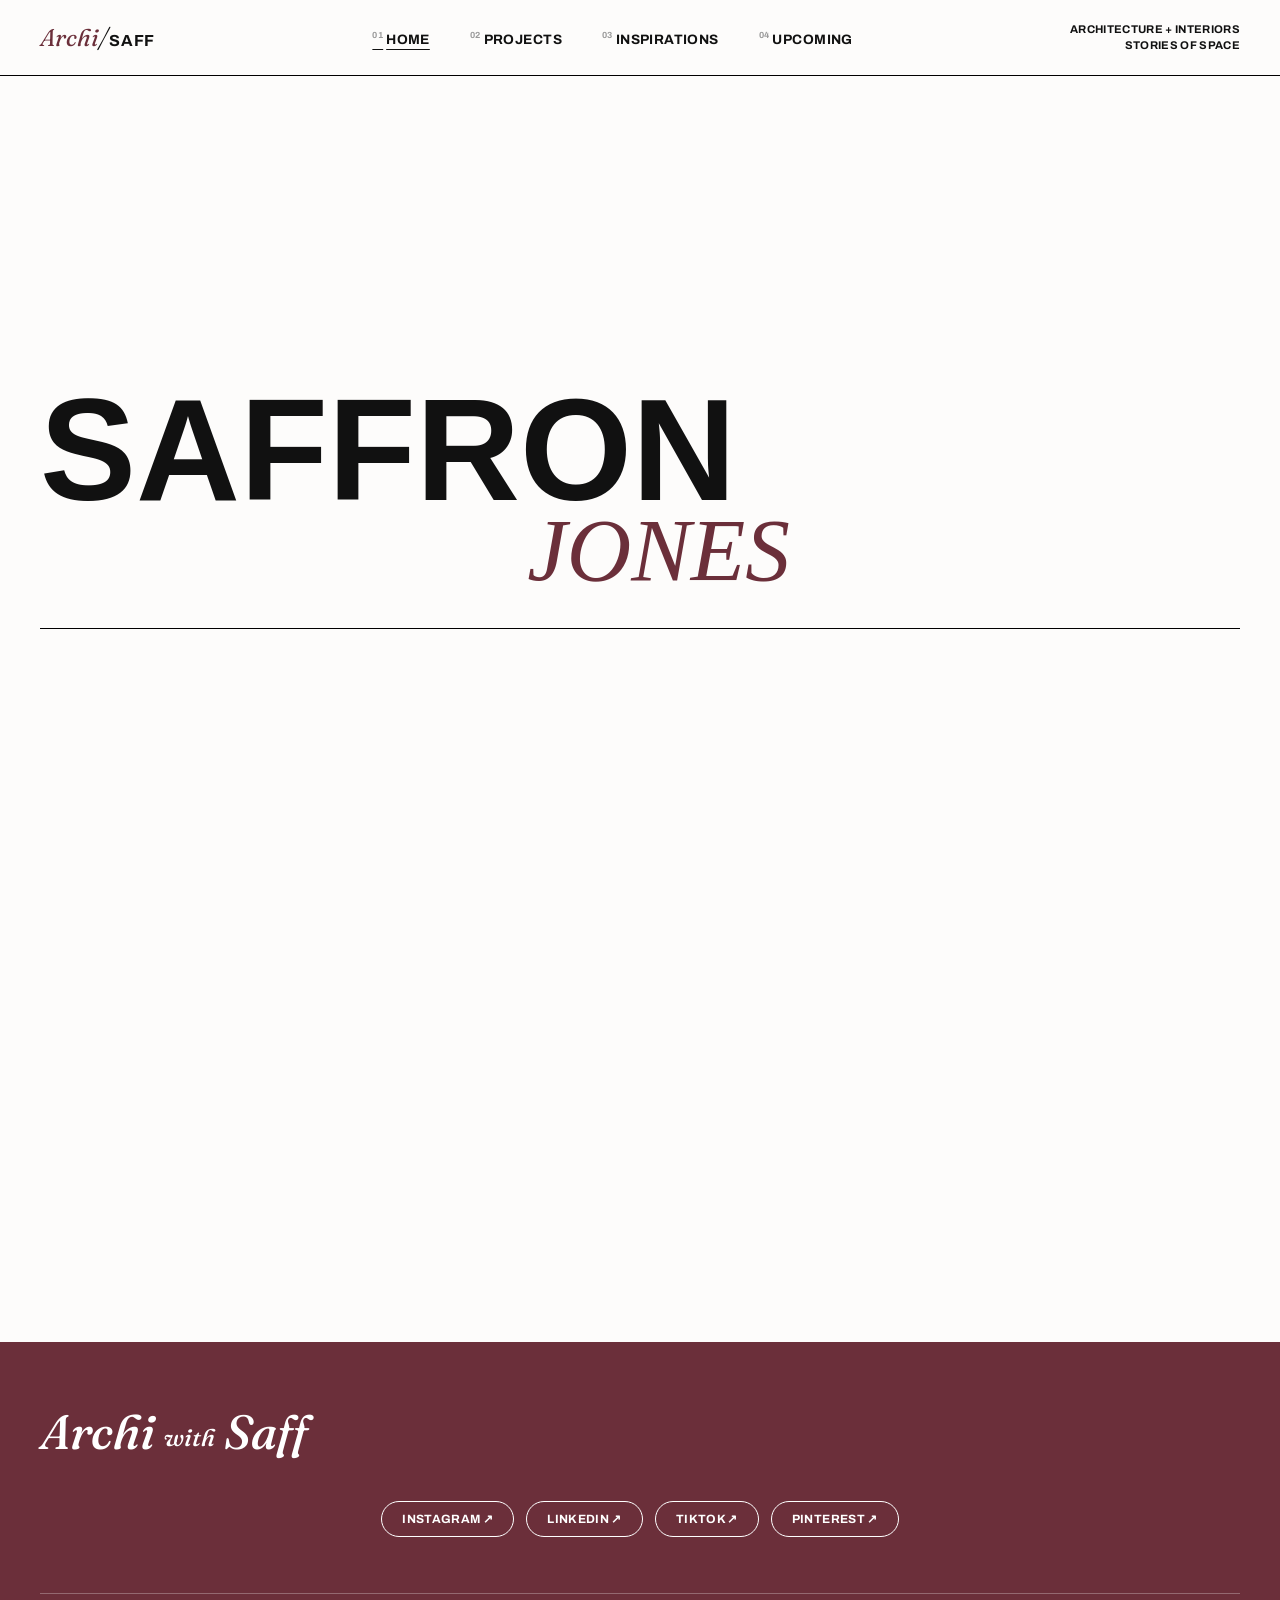
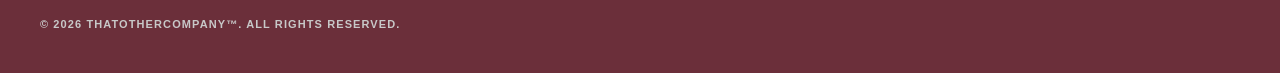
==== index.html @ 8ed86fca "remove menu text" ====
<!DOCTYPE html>
<html lang="en">
<head>
<meta charset="UTF-8">
<meta name="viewport" content="width=device-width, initial-scale=1, viewport-fit=cover">
<title>Archi/Saff — Architecture + Interiors</title>
<link rel="icon" href="data:image/svg+xml,%3Csvg xmlns='http://www.w3.org/2000/svg' viewBox='0 0 100 100'%3E%3Crect width='100' height='100' fill='%23000'/%3E%3Ctext x='50' y='70' font-size='70' fill='%23fff' text-anchor='middle' font-family='Georgia'%3EA%3C/text%3E%3C/svg%3E">
<link href="https://fonts.googleapis.com/css2?family=Archivo+Black&family=Archivo:wght@400;500;700&family=Fraunces:ital,opsz,wght@0,9..144,500;1,9..144,500;1,9..144,600&family=Playfair+Display:ital@1&display=swap" rel="stylesheet">
<script>
try {
  const key = 'archi-saff-transition';
  if (!matchMedia('(prefers-reduced-motion: reduce)').matches &&
      sessionStorage.getItem(key) === '1') {
    document.documentElement.classList.add('page-transition-entering');
  }
  sessionStorage.removeItem(key);
} catch (_) {}
</script>
<link rel="stylesheet" href="style.css">
<noscript><style>.page-loader{display:none!important}.reveal{opacity:1!important;transform:none!important}.mobile-menu-toggle{display:none!important}@media(max-width:860px){.nav{flex-wrap:wrap}.primary-nav{display:block!important;position:static!important;box-shadow:none!important;width:100%}.nav-links{padding:0!important}}</style></noscript>
</head>
<body>

<div class="page-loader" aria-hidden="true"><span class="transition-mark"><em class="w-archi">Archi</em>/SAFF</span></div>

<header>
  <div class="nav">
    <a class="logo" href="index.html"><em>Archi</em>/<b>SAFF</b></a>
    <button class="mobile-menu-toggle" type="button" aria-controls="primary-navigation" aria-expanded="false" aria-label="Open menu">
      <span class="mobile-menu-lines" aria-hidden="true"><span></span><span></span></span>
    </button>
    <nav class="primary-nav" id="primary-navigation" aria-label="Primary navigation">
    <ul class="nav-links">
      <li><a href="index.html" class="magnet active"><sup>01</sup>HOME</a></li>
      <li><a href="projects.html" class="magnet"><sup>02</sup>PROJECTS</a></li>
      <li><a href="inspirations.html" class="magnet"><sup>03</sup>INSPIRATIONS</a></li>
      <li><a href="upcoming.html" class="magnet"><sup>04</sup>UPCOMING</a></li>
    </ul>
    </nav>
    <div class="tagline">ARCHITECTURE + INTERIORS<br>STORIES OF SPACE</div>
  </div>
</header>

<main class="page" id="home">
  <div class="hero">
    <div class="hero-sub reveal">ARCHITECTURE, INTERIORS &amp; THE ART OF LIVING</div>
    <div class="hero-grid">
      <h1>SAFFRON<em>JONES</em></h1>
      <div class="ph hero-img reveal" data-label="Selected stories / 001–026"></div>
    </div>
  </div>
  <hr class="hr">
  <div class="about-grid reveal">
    <div>
      <div class="eyebrow">ABOUT SAFF</div>
      <h2>Architecture should feel as good as it looks.</h2>
      <p>Saffron is a personal study of beautiful spaces and the lives held within them. From monumental concrete to quiet corners, this is a look beyond the facade to what makes architecture meaningful.</p>
      <p>Part visual diary, part design journal — a place for thoughtful observations, enduring references, and stories shaped by place.</p>
      <div class="social-row">
        <a class="pill magnet" href="https://www.instagram.com/thatotherdud3" target="_blank">INSTAGRAM ↗</a>
        <a class="pill magnet" href="#" target="_blank">LINKEDIN ↗</a>
        <a class="pill magnet" href="#" target="_blank">TIKTOK ↗</a>
        <a class="pill magnet" href="#" target="_blank">PINTEREST ↗</a>
      </div>
    </div>
    <div class="ph reveal" style="height:380px" data-label="Portrait"></div>
  </div>
  <div class="quote-band reveal">
    <p>For the spaces we remember, the details we keep, and the places that make us feel something.</p>
    <a href="inspirations.html">ENTER THE VISUAL ARCHIVE ↗</a>
  </div>
</main>

<div class="foot-band">
  <div class="wordmark"><span class="w-archi">Archi</span> <span class="w-with">with</span> Saff</div>
  <div class="foot-bottom">
    <div class="footer-social-links">
      <a class="pill magnet" href="https://www.instagram.com/thatotherdud3" target="_blank">INSTAGRAM ↗</a>
      <a class="pill magnet" href="#" target="_blank">LINKEDIN ↗</a>
      <a class="pill magnet" href="#" target="_blank">TIKTOK ↗</a>
      <a class="pill magnet" href="#" target="_blank">PINTEREST ↗</a>
    </div>
    <p class="footer-legal">© 2026 <a href="https://www.instagram.com/thatotherdud3/" target="_blank" rel="noopener noreferrer">THATOTHERCOMPANY™</a>. ALL RIGHTS RESERVED.</p>
  </div>
</div>

<script src="script.js"></script>
</body>
</html>
---- style.css ----
:root{
  --black:#111; --white:#fdfcfb; --burgundy:#6b2f3a; --blush:#f0e3e3;
  --sans:'Archivo',Helvetica,Arial,sans-serif; --display:'Archivo Black',Helvetica,sans-serif; --serif:'Fraunces',Georgia,serif;
  box-sizing:border-box;
  padding-top:env(safe-area-inset-top,0px); padding-bottom:env(safe-area-inset-bottom,0px);
}
*{box-sizing:border-box}
html{scroll-behavior:smooth; scroll-padding-top:env(safe-area-inset-top,0px);}
body{margin:0;background:var(--white);color:var(--black);font-family:var(--sans);-webkit-font-smoothing:antialiased;cursor:default;}
a{color:inherit;text-decoration:none}
p{font-family:Georgia,"Times New Roman",serif;font-size:15px;font-weight:400;line-height:1.45;}
img,.ph{max-width:100%}

.ph{position:relative;background:
  repeating-linear-gradient(135deg,#d8d8d8 0 2px,#cfcfcf 2px 4px),
  linear-gradient(135deg,#bdbdbd,#8a8a8a 60%,#3a3a3a);
  overflow:hidden;display:block;}
.ph::after{content:attr(data-label);position:absolute;bottom:10px;left:10px;font-size:.65rem;letter-spacing:.08em;color:#fff;background:rgba(0,0,0,.45);padding:3px 8px;}
.ph img{display:none}

header{position:sticky;top:0;background:var(--white);z-index:100;border-bottom:1px solid #000;}
.nav{display:flex;align-items:center;justify-content:space-between;padding:22px 40px;}
.logo{font-family:var(--serif);font-style:italic;font-size:1.5rem;cursor:pointer;font-variation-settings:"SOFT" 0,"WONK" 1;}
.logo em{color:var(--burgundy);}
.wordmark,.hero h1 em{font-variation-settings:"SOFT" 0,"WONK" 1;}
.logo b{font-family:var(--sans);font-weight:700;font-style:normal;font-size:1rem;letter-spacing:.05em;}
.nav-links{display:flex;gap:40px;list-style:none;margin:0;padding:0;}
.nav-links a{font-weight:700;font-size:.85rem;letter-spacing:.03em;position:relative;display:inline-block;transition:transform .15s ease;}
.nav-links sup{color:#9a9a9a;font-size:.65em;margin-right:3px;}
.nav-links a.active{text-decoration:underline;text-underline-offset:6px;}
.mobile-menu-toggle{display:none;align-items:center;justify-content:center;gap:13px;min-height:44px;min-width:78px;padding:8px 0;border:0;background:transparent;color:var(--black);font:700 .73rem/1 var(--sans);letter-spacing:.06em;cursor:pointer;}
.mobile-menu-lines{display:grid;gap:6px;}
.mobile-menu-lines span{display:block;width:22px;height:2px;background:currentColor;transition:transform .2s ease;}
.nav.menu-open .mobile-menu-lines span:first-child{transform:translateY(4px) rotate(45deg);}
.nav.menu-open .mobile-menu-lines span:last-child{transform:translateY(-4px) rotate(-45deg);}
a,button{touch-action:manipulation;}
a:focus-visible,button:focus-visible{outline:2px solid var(--burgundy);outline-offset:4px;}
.foot-band a:focus-visible{outline-color:#fff;}
.hero-grid>*,.about-grid>*,.page-head>*,.trow>*{min-width:0;}
.tagline{text-align:right;font-size:.7rem;font-weight:700;line-height:1.4;letter-spacing:.03em;}

/* A single cross-page fade: cold visits have no splash; internal links crossfade through black. */
.page-loader{
  position:fixed;inset:0;background:#000;z-index:3000;
  display:flex;align-items:center;justify-content:center;
  opacity:0;visibility:hidden;pointer-events:none;
  transition:opacity .65s ease,visibility 0s linear .65s;
}
.page-loader.leaving,
.page-transition-entering .page-loader{
  opacity:1;visibility:visible;pointer-events:auto;
  transition:opacity .65s ease,visibility 0s;
}
.page-loader.done{
  opacity:0;visibility:hidden;pointer-events:none;
  transition:opacity .65s ease,visibility 0s linear .65s;
}

/* The wordmark zooms within the existing fade, not a separate splash. */
.page-loader .transition-mark{
  font:400 clamp(1.2rem,4vw,1.6rem)/1.2 Georgia,serif;
  color:#fff;letter-spacing:.28em;white-space:nowrap;
  opacity:0;transform:scale(.9);transform-origin:center;
  transition:transform .65s cubic-bezier(.2,.7,.2,1),opacity .35s ease;
}
.page-loader.leaving .transition-mark{
  opacity:1;
  animation:transitionZoom .65s cubic-bezier(.2,.7,.2,1) both;
}
.page-transition-entering .page-loader .transition-mark{
  opacity:1;transform:scale(1.04);
}
.page-loader.done .transition-mark{
  opacity:0;transform:scale(1.12);
}
.page-loader .transition-mark .w-archi{color:var(--burgundy);font-style:italic;}
@keyframes transitionZoom{
  from{opacity:.6;transform:scale(.9);}
  to{opacity:1;transform:scale(1.04);}
}

main.page{display:block;padding:0 40px 60px;}
.reveal{opacity:0;transform:translateY(24px);transition:opacity .7s ease,transform .7s ease;}
.reveal.in{opacity:1;transform:none;}

.hero{padding-top:60px;position:relative;}
.hero-sub{font-weight:700;font-size:.8rem;letter-spacing:.04em;color:var(--burgundy);margin-bottom:18px;}
.hero-grid{display:grid;grid-template-columns:1fr 420px;gap:30px;align-items:end;}
.hero h1{font-family:Helvetica,Arial,sans-serif;font-weight:900;font-size:9rem;line-height:.85;margin:0;}
.hero h1 em{font-family:Georgia,serif;font-style:italic;color:var(--burgundy);font-weight:500;display:block;text-align:right;font-size:.62em;}
.hero-img{height:420px;}
.hr{border:none;border-top:1px solid #000;margin:40px 0;}
.about-grid{display:grid;grid-template-columns:1fr 1fr;gap:60px;align-items:center;}
.eyebrow{font-size:.75rem;font-weight:700;letter-spacing:.05em;color:#888;}
.about-grid h2{font-family:var(--serif);font-style:italic;font-weight:500;font-size:2.8rem;line-height:1.15;margin:12px 0 20px;}
.social-row{display:flex;gap:14px;margin-top:30px;flex-wrap:wrap;}
.pill{border:1px solid #000;border-radius:30px;padding:10px 20px;font-size:.75rem;font-weight:700;letter-spacing:.03em;display:inline-flex;align-items:center;gap:6px;transition:background .2s,color .2s;}
.pill:hover{background:#000;color:#fff;}
.quote-band{background:var(--blush);padding:70px 40px;margin:0 -40px;display:flex;justify-content:space-between;align-items:flex-end;gap:30px;}
.quote-band p{font-family:var(--serif);font-style:italic;font-size:2.4rem;line-height:1.2;margin:0;max-width:850px;}
.quote-band a{font-weight:700;font-size:.8rem;white-space:nowrap;border-bottom:1px solid #000;}
.foot-band{background:var(--burgundy);color:#fff;padding:60px 40px 40px;}
.foot-band .wordmark{font-family:var(--serif);font-style:italic;font-weight:500;font-size:3rem;margin-bottom:40px;font-variation-settings:"SOFT" 0,"WONK" 1;}
.foot-band .wordmark .w-with{font-size:.5em;vertical-align:middle;}
.foot-bottom{display:flex;flex-direction:column;align-items:stretch;gap:0;}
.footer-social-links{display:flex;justify-content:center;gap:12px;flex-wrap:wrap;}
.foot-band .pill{border-color:#fff;}
.foot-band .pill:hover{background:#fff;color:var(--burgundy);}
/* Copyright typography and layout matched to ARETE, with Archi/Saff's palette. */
.footer-legal{
  align-self:stretch;
  width:100%;
  margin:56px 0 0;
  padding-top:22px;
  border-top:1px solid rgba(255,255,255,.28);
  color:#c8c8c8;
  font:600 11px/1.6 Helvetica,Arial,sans-serif;
  letter-spacing:.1em;
  text-align:left;
}
.footer-legal a{color:inherit;font:inherit;letter-spacing:inherit;text-decoration:none;}
.footer-legal a:hover,.footer-legal a:focus-visible{text-decoration:underline;text-underline-offset:3px;}
.footer-legal a:focus-visible{outline:2px solid #fff;outline-offset:4px;}
@media(max-width:600px){
  .footer-legal{margin-top:34px;font-size:10px;letter-spacing:.06em;}
}

.page-head{padding-top:50px;display:grid;grid-template-columns:1fr 320px;gap:20px;align-items:end;border-bottom:1px solid #000;padding-bottom:30px;}
.page-head h1{font-family:'Helvetica Black',Helvetica,Arial,sans-serif;font-weight:900;font-size:5.5rem;line-height:.9;margin:0;}
.page-head p{font-size:.85rem;line-height:1.5;}
.index-label{font-size:.75rem;color:#888;font-weight:700;letter-spacing:.05em;}
.filters{display:flex;justify-content:space-between;align-items:center;padding:20px 0;flex-wrap:wrap;gap:12px;}
.filters .flabel{font-size:.75rem;font-weight:700;letter-spacing:.08em;color:#888;}
.ftabs{display:flex;gap:26px;}
.ftabs button{background:none;border:none;font-family:var(--sans);font-weight:700;font-size:.8rem;letter-spacing:.03em;cursor:pointer;color:#888;}
.ftabs button.on{color:#000;text-decoration:underline;text-underline-offset:6px;}

.grid3{display:grid;grid-template-columns:repeat(3,1fr);gap:4px;}
.tile{position:relative;aspect-ratio:1/1.1;overflow:hidden;cursor:default;}
.tile .ph{position:absolute;inset:0;transition:transform .5s ease,filter .5s ease;filter:grayscale(1) contrast(1.05);}
.tile:hover .ph{transform:scale(1.07);filter:grayscale(.1) contrast(1.1);}
.tile .info{position:absolute;inset:0;background:#000;color:#fff;opacity:0;transition:opacity .35s ease;padding:20px;display:flex;flex-direction:column;justify-content:space-between;}
.tile:hover .info{opacity:1;}
.tile .tno{font-size:.75rem;color:#999;}
.tile .tname{font-family:var(--display);font-size:1.8rem;line-height:1.05;}
.tile .tmeta{display:flex;justify-content:space-between;font-size:.7rem;font-weight:700;letter-spacing:.03em;border-top:1px solid #444;padding-top:10px;}

.insp-strip{display:grid;grid-template-columns:repeat(4,1fr);gap:4px;}
.insp-tile{aspect-ratio:3/4;position:relative;cursor:pointer;overflow:hidden;border:0;padding:0;width:100%;background:transparent;text-align:left;display:block;font:inherit;}
.insp-tile:focus-visible{outline:3px solid var(--burgundy);outline-offset:-3px;z-index:1;}
.insp-tile .ph{position:absolute;inset:0;transition:transform .5s ease,filter .5s ease;filter:grayscale(1);}
.insp-tile:hover .ph{transform:scale(1.06);filter:grayscale(.15);}
.insp-tile .num{position:absolute;top:10px;left:10px;background:var(--blush);color:#000;font-size:.7rem;font-weight:700;padding:3px 9px;}
.viewer{display:none;grid-template-columns:1fr 1fr;gap:0;margin-top:4px;min-height:480px;}
.viewer.on{display:grid;}
.viewer-img{overflow:hidden;}
.viewer-img .ph{width:100%;height:100%;filter:grayscale(.2);}
.viewer-text{background:#000;color:#fff;padding:50px;display:flex;flex-direction:column;justify-content:center;gap:16px;}
.viewer-text .vnum{color:var(--blush);font-size:.75rem;font-weight:700;}
.viewer-text h3{font-family:var(--serif);font-style:italic;font-weight:500;font-size:2.2rem;margin:0;}
.viewer-text p{font-size:.95rem;line-height:1.6;color:#ddd;}
.viewer-close{align-self:flex-start;min-height:44px;font-size:.75rem;font-weight:700;border-bottom:1px solid #fff;cursor:pointer;background:none;color:#fff;border-top:none;border-left:none;border-right:none;padding:12px 4px;}

.table{border-top:1px solid #000;margin-top:40px;}
.trow{display:grid;grid-template-columns:70px 1fr 160px 100px;align-items:center;padding:26px 0;border-bottom:1px solid #000;gap:10px;}
.trow.head{font-size:.7rem;font-weight:700;color:#888;letter-spacing:.06em;padding:14px 0;}
.trow .pname{font-family:var(--display);font-size:1.9rem;}
.trow .ploc{color:var(--burgundy);font-size:.75rem;font-weight:700;display:block;margin-top:4px;}
.status{font-size:.7rem;font-weight:700;letter-spacing:.04em;padding:5px 12px;border-radius:20px;display:inline-block;width:fit-content;}
.status.planning,.status.design{background:#fbe3e1;color:#9a2f22;}
.status.progress{background:#fdeecb;color:#8a5a00;}
.status.complete{background:#e2f1e1;color:#1f6b2d;}

/* Responsive layouts keep the archival aesthetic without relying on hover. */
@media(max-width:860px){
  .nav{position:relative;min-height:72px;gap:16px;padding:12px 24px;}
  .tagline{display:none;}
  .mobile-menu-toggle{display:inline-flex;margin-left:auto;}
  .primary-nav{display:none;position:absolute;top:100%;left:0;right:0;z-index:110;background:var(--white);border-bottom:1px solid var(--black);box-shadow:0 12px 22px rgba(0,0,0,.12);max-height:calc(100vh - 72px);max-height:calc(100dvh - 72px);overflow-y:auto;}
  .nav.menu-open .primary-nav{display:block;}
  .nav-links{display:flex;flex-direction:column;gap:0;padding:12px 24px 20px;}
  .nav-links li+li{border-top:1px solid #ded9d9;}
  .nav-links a{display:flex;align-items:baseline;gap:8px;min-height:50px;padding:16px 0;}
  .nav-links a.active{text-decoration:none;color:var(--burgundy);}
  main.page{padding:0 24px 48px;}
  .hero{padding-top:40px;}
  .hero-grid,.about-grid,.page-head,.viewer{grid-template-columns:minmax(0,1fr);}
  .hero-grid{gap:22px;}
  .hero h1{font-size:clamp(3rem,11.3vw,6.5rem);letter-spacing:-.065em;}
  .hero-img{height:min(70vw,460px);}
  .about-grid{gap:28px;}
  .about-grid h2{font-size:clamp(2rem,5.6vw,2.8rem);}
  .page-head{gap:12px;padding-top:35px;}
  .page-head h1{font-size:clamp(2.6rem,9.7vw,5.5rem);letter-spacing:-.045em;}
  .page-head p{max-width:36rem;margin:8px 0 0;}
  .grid3,.insp-strip{grid-template-columns:repeat(2,minmax(0,1fr));}
  .viewer{min-height:0;}
  .viewer-img{height:min(64vw,420px);}
  .viewer-text{padding:clamp(24px,5vw,44px);}
  .quote-band{margin:0 -24px;padding:48px 24px;flex-direction:column;align-items:flex-start;}
  .quote-band p{font-size:clamp(1.8rem,4vw,2.4rem);}
  .quote-band a{white-space:normal;min-height:44px;display:inline-flex;align-items:center;}
  .ftabs{gap:8px;flex-wrap:wrap;}
  .ftabs button{padding:12px 10px;min-height:44px;}
  .filters{align-items:flex-start;}
  .foot-band{padding:44px 24px 28px;}
  .foot-band .wordmark{font-size:clamp(2.2rem,6vw,3rem);}
  .footer-social-links{justify-content:flex-start;}
  .trow{grid-template-columns:45px minmax(0,1fr) 130px 55px;}
  .trow .pname{font-size:clamp(1.35rem,3.6vw,1.9rem);}
}
@media(max-width:600px){
  .nav{padding:10px 18px;min-height:64px;}
  .primary-nav{max-height:calc(100vh - 64px);max-height:calc(100dvh - 64px);}
  .nav-links{padding:12px 18px 20px;}
  .nav-links sup{min-width:2ch;}
  main.page{padding:0 18px 44px;}
  .hero{padding-top:30px;}
  .hero-sub{font-size:.7rem;}
  .hero h1{font-size:clamp(2.5rem,12.7vw,4.8rem);letter-spacing:-.075em;}
  .hero-img{height:70vw;min-height:230px;}
  .hr{margin:28px 0;}
  .about-grid .ph{height:min(85vw,380px)!important;}
  .quote-band{margin:0 -18px;padding:40px 18px;}
  .quote-band p{font-size:clamp(1.7rem,7vw,2.2rem);}
  .page-head{padding:28px 0 22px;}
  .page-head h1{font-size:clamp(2.2rem,10.7vw,4.4rem);}
  .grid3{grid-template-columns:1fr;gap:12px;}
  .tile{aspect-ratio:1/1.05;}
  .tile .tname{font-size:clamp(1.5rem,7vw,2rem);}
  .tile .tmeta{flex-wrap:wrap;gap:6px 12px;}
  .insp-strip{gap:6px;}
  .viewer-img{height:75vw;min-height:240px;}
  .viewer-text{padding:24px;}
  .viewer-text h3{font-size:1.75rem;}
  .trow.head{display:none;}
  .trow{grid-template-columns:32px minmax(0,1fr) auto;grid-template-areas:"number name name" ". status year";gap:8px 12px;padding:22px 0;}
  .trow>span:nth-child(1){grid-area:number;}
  .trow>span:nth-child(2){grid-area:name;min-width:0;}
  .trow>span:nth-child(3){grid-area:status;}
  .trow>span:nth-child(4){grid-area:year;text-align:right;font-size:.75rem;font-weight:700;}
  .trow .pname{font-size:clamp(1.15rem,5.3vw,1.55rem);}
  .status{padding:6px 10px;}
  .footer-social-links{gap:8px;}
  .foot-band .pill{padding:12px 14px;}
}
@media(max-width:360px){
  .hero h1{font-size:clamp(2.2rem,12vw,2.6rem);}
  .ftabs button{font-size:.7rem;padding:10px 8px;}
}
/* Reveal project names on phones and other touch-first devices. */
@media(max-width:860px), (hover:none){
  .tile .info{opacity:1;background:linear-gradient(180deg,transparent 12%,rgba(0,0,0,.3) 40%,rgba(0,0,0,.88) 100%);justify-content:flex-end;gap:10px;padding:18px;}
  .tile .ph,.tile:hover .ph{transform:none;filter:grayscale(.5);}
  .tile:hover .info{opacity:1;}
}
@media(prefers-reduced-motion:reduce){
  .page-loader,.page-loader.done,.page-loader.leaving,.page-transition-entering .page-loader{display:none!important;transition:none;}
  .reveal{opacity:1;transform:none;transition:none;}
  *,*::before,*::after{animation-duration:.01ms!important;transition-duration:.01ms!important;scroll-behavior:auto!important;}
}
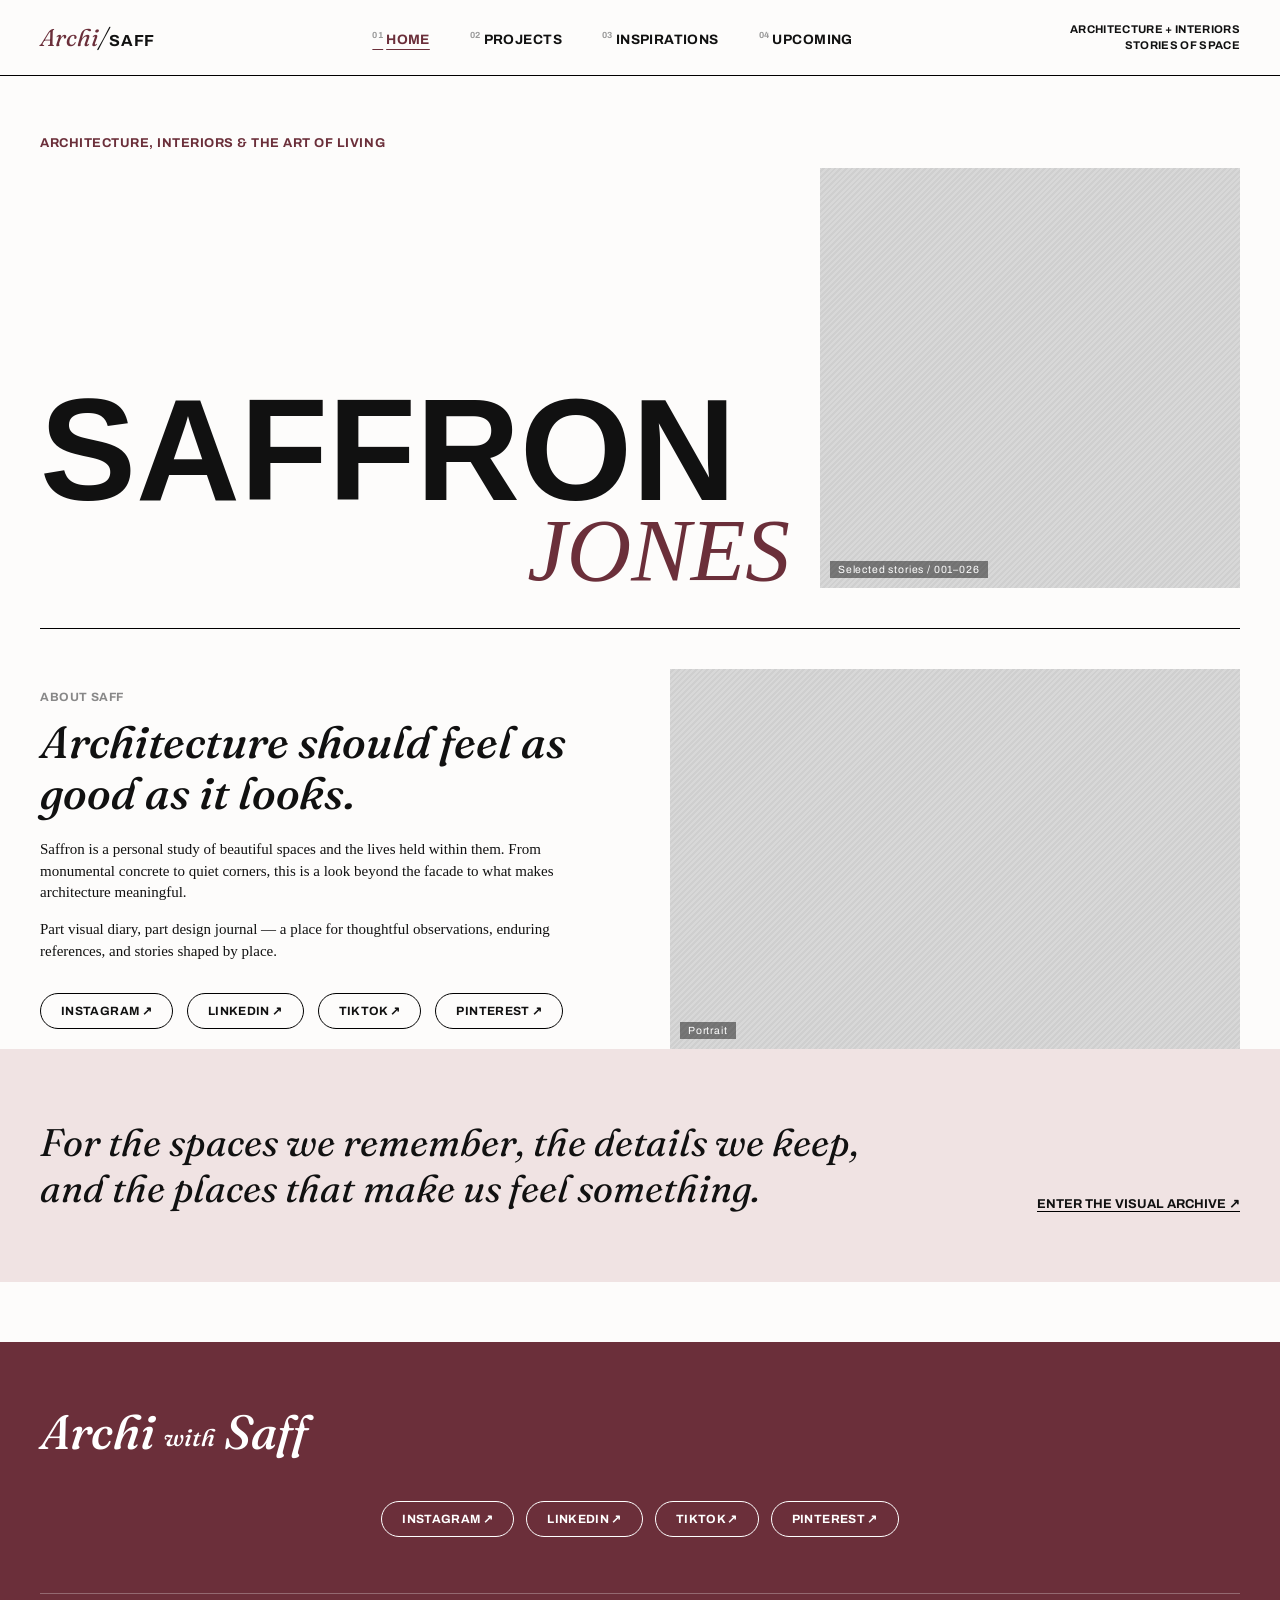
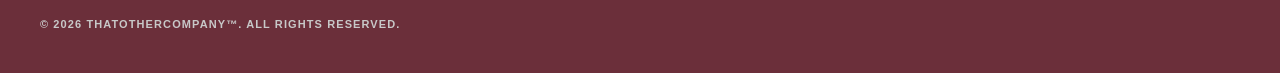
==== commit 8c66f059: "keep transitions reliable" ====
--- a/index.html
+++ b/index.html
@@ -9,11 +9,17 @@
 <script>
 try {
   const key = 'archi-saff-transition';
+  const startedAt = Number(sessionStorage.getItem(key));
+  sessionStorage.removeItem(key);
   if (!matchMedia('(prefers-reduced-motion: reduce)').matches &&
-      sessionStorage.getItem(key) === '1') {
+      startedAt > 0 && Date.now() >= startedAt && Date.now() - startedAt < 8000) {
     document.documentElement.classList.add('page-transition-entering');
+    // Recover even if the main script fails to load.
+    setTimeout(() => {
+      document.documentElement.classList.remove('page-transition-entering');
+      document.querySelector('.page-loader')?.classList.add('done');
+    }, 2200);
   }
-  sessionStorage.removeItem(key);
 } catch (_) {}
 </script>
 <link rel="stylesheet" href="style.css">
--- a/style.css
+++ b/style.css
@@ -80,8 +80,10 @@
 }
 
 main.page{display:block;padding:0 40px 60px;}
-.reveal{opacity:0;transform:translateY(24px);transition:opacity .7s ease,transform .7s ease;}
-.reveal.in{opacity:1;transform:none;}
+/* Content stays readable without scripts; only below-fold items are animated. */
+.reveal{opacity:1;transform:none;}
+.reveal.reveal-pending{opacity:0;transform:translateY(20px);transition:opacity .55s ease-out,transform .55s ease-out;}
+.reveal.reveal-pending.in{opacity:1;transform:none;}
 
 .hero{padding-top:60px;position:relative;}
 .hero-sub{font-weight:700;font-size:.8rem;letter-spacing:.04em;color:var(--burgundy);margin-bottom:18px;}
@@ -259,3 +261,33 @@
   .reveal{opacity:1;transform:none;transition:none;}
   *,*::before,*::after{animation-duration:.01ms!important;transition-duration:.01ms!important;scroll-behavior:auto!important;}
 }
+
+/* Keep the brand centred while the icon stays at the right on mobile. */
+@media(max-width:860px){
+  .nav .logo{position:absolute;top:50%;left:50%;transform:translate(-50%,-50%);white-space:nowrap;z-index:1;}
+  .nav .mobile-menu-toggle{min-width:44px;margin-left:auto;}
+}
+@media(max-width:360px){
+  .nav .logo{font-size:1.3rem;}
+  .nav .logo b{font-size:.88rem;}
+}
+
+/* Polished navigation, pointer feedback and predictable scroll destinations. */
+.magnet{
+  --mag-x:0px;--mag-y:0px;
+  transform:translate3d(var(--mag-x),var(--mag-y),0);
+  transition:transform .2s ease-out,background-color .2s ease,color .2s ease;
+}
+.nav-links a.magnet{transition:transform .2s ease-out,color .2s ease;}
+.nav-links a:hover,.nav-links a:focus-visible{color:var(--burgundy);}
+.nav-links a.active{color:var(--burgundy);}
+.ftabs button{transition:color .18s ease,text-decoration-color .18s ease;}
+.ftabs button:hover,.ftabs button:focus-visible{color:var(--burgundy);}
+.viewer{scroll-margin-top:100px;}
+main.page{scroll-margin-top:100px;}
+@media(max-width:860px){
+  .viewer,main.page{scroll-margin-top:80px;}
+}
+@media(prefers-reduced-motion:reduce){
+  .reveal,.reveal.reveal-pending{opacity:1!important;transform:none!important;}
+}
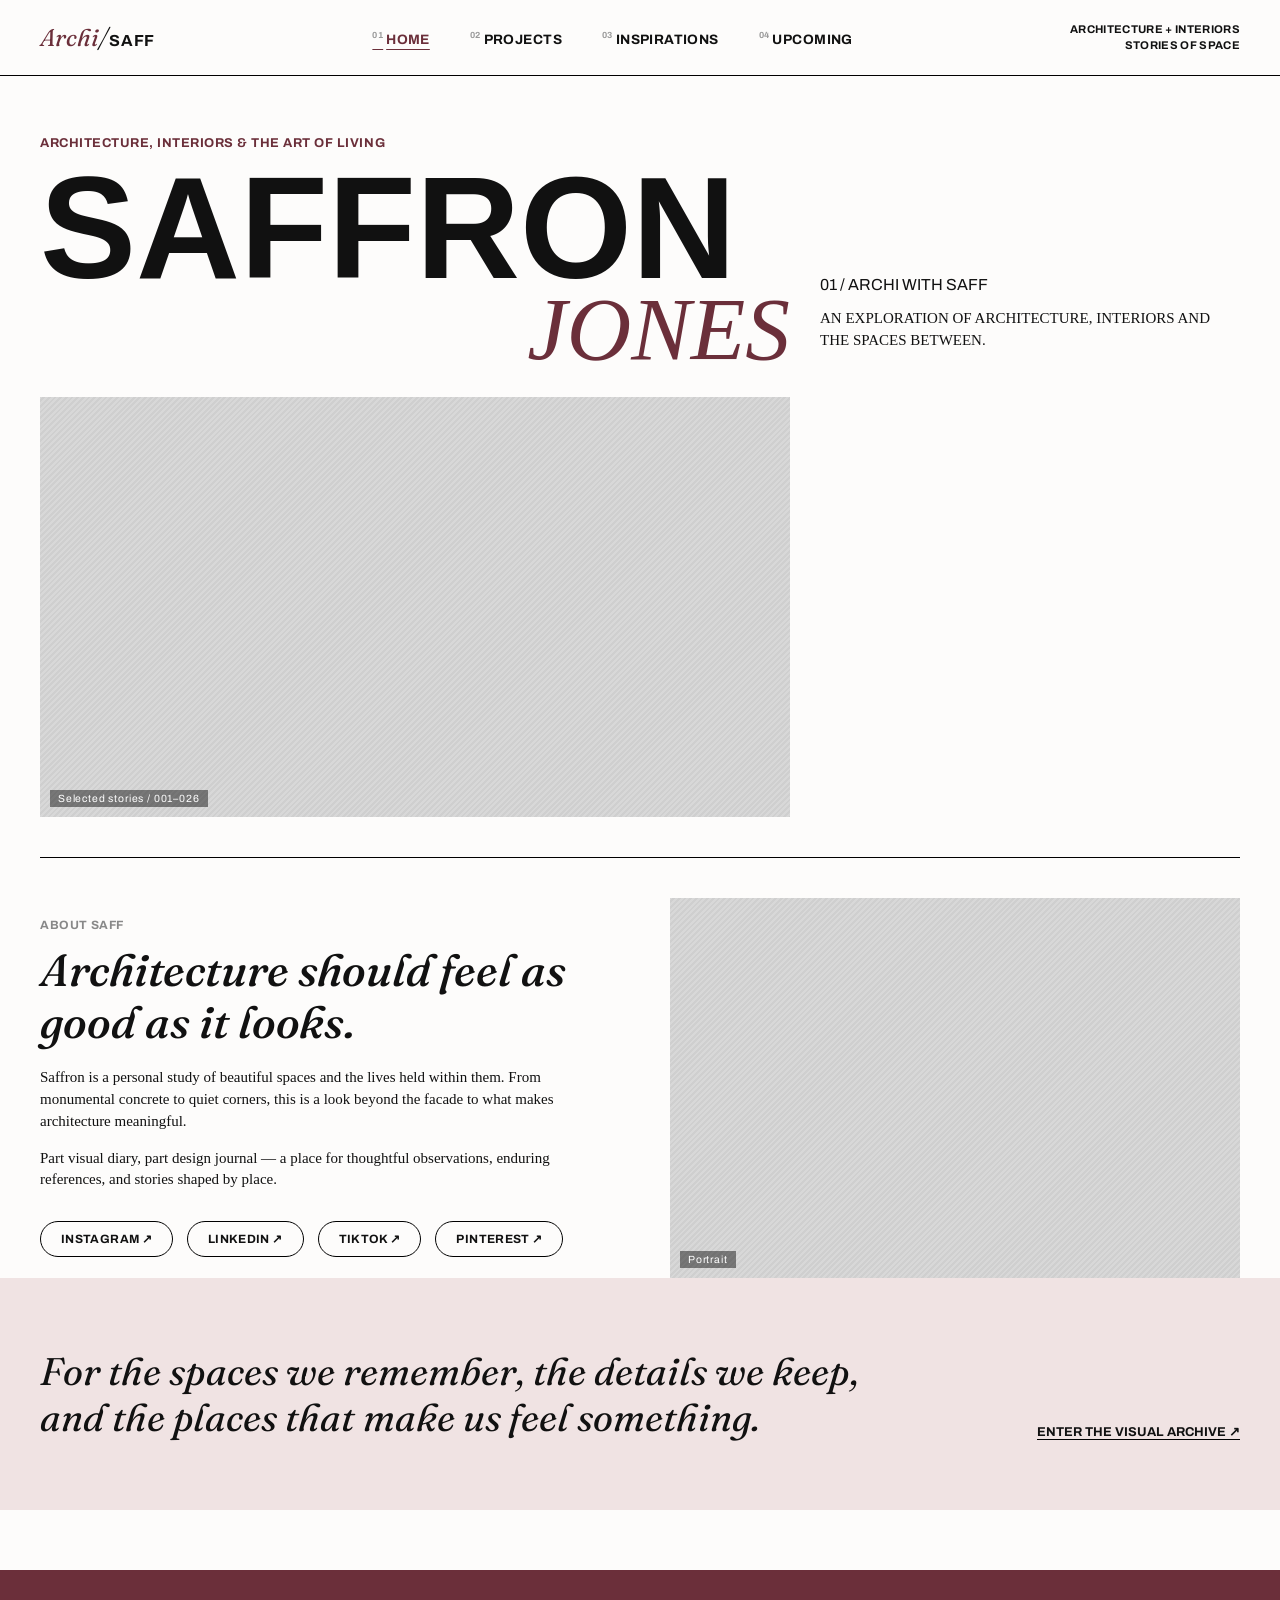
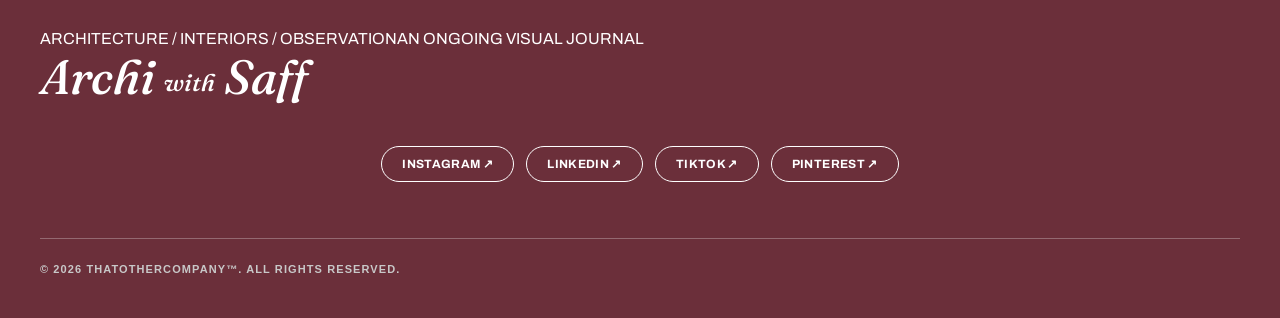
==== commit de4f92b1: "tidy the homepage" ====
--- a/index.html
+++ b/index.html
@@ -22,7 +22,7 @@
   }
 } catch (_) {}
 </script>
-<link rel="stylesheet" href="style.css">
+<link rel="stylesheet" href="style.css?v=4">
 <noscript><style>.page-loader{display:none!important}.reveal{opacity:1!important;transform:none!important}.mobile-menu-toggle{display:none!important}@media(max-width:860px){.nav{flex-wrap:wrap}.primary-nav{display:block!important;position:static!important;box-shadow:none!important;width:100%}.nav-links{padding:0!important}}</style></noscript>
 </head>
 <body>
@@ -52,6 +52,11 @@
     <div class="hero-sub reveal">ARCHITECTURE, INTERIORS &amp; THE ART OF LIVING</div>
     <div class="hero-grid">
       <h1>SAFFRON<em>JONES</em></h1>
+      <div class="hero-note">
+        <span class="hero-note-index">01 / ARCHI WITH SAFF</span>
+        <p>AN EXPLORATION OF ARCHITECTURE, INTERIORS AND THE SPACES BETWEEN.</p>
+        <span class="hero-note-rule" aria-hidden="true"></span>
+      </div>
       <div class="ph hero-img reveal" data-label="Selected stories / 001–026"></div>
     </div>
   </div>
@@ -78,6 +83,7 @@
 </main>
 
 <div class="foot-band">
+  <div class="foot-intro"><span>ARCHITECTURE / INTERIORS / OBSERVATION</span><span>AN ONGOING VISUAL JOURNAL</span></div>
   <div class="wordmark"><span class="w-archi">Archi</span> <span class="w-with">with</span> Saff</div>
   <div class="foot-bottom">
     <div class="footer-social-links">
@@ -90,6 +96,6 @@
   </div>
 </div>
 
-<script src="script.js"></script>
+<script src="script.js?v=3"></script>
 </body>
 </html>
--- a/style.css
+++ b/style.css
@@ -291,3 +291,12 @@
 @media(prefers-reduced-motion:reduce){
   .reveal,.reveal.reveal-pending{opacity:1!important;transform:none!important;}
 }
+
+/* Consistent hover and keyboard focus feedback. */
+.logo{transition:opacity .2s ease;}
+.logo:hover{opacity:.78;}
+.quote-band a{transition:color .2s ease,border-color .2s ease;}
+.quote-band a:hover,.quote-band a:focus-visible{color:var(--burgundy);border-color:var(--burgundy);}
+.viewer-close:hover{color:var(--blush);}
+.viewer-close:focus-visible{outline:2px solid #fff;outline-offset:4px;}
+.insp-tile:focus-visible .ph{transform:scale(1.035);filter:grayscale(.2);}
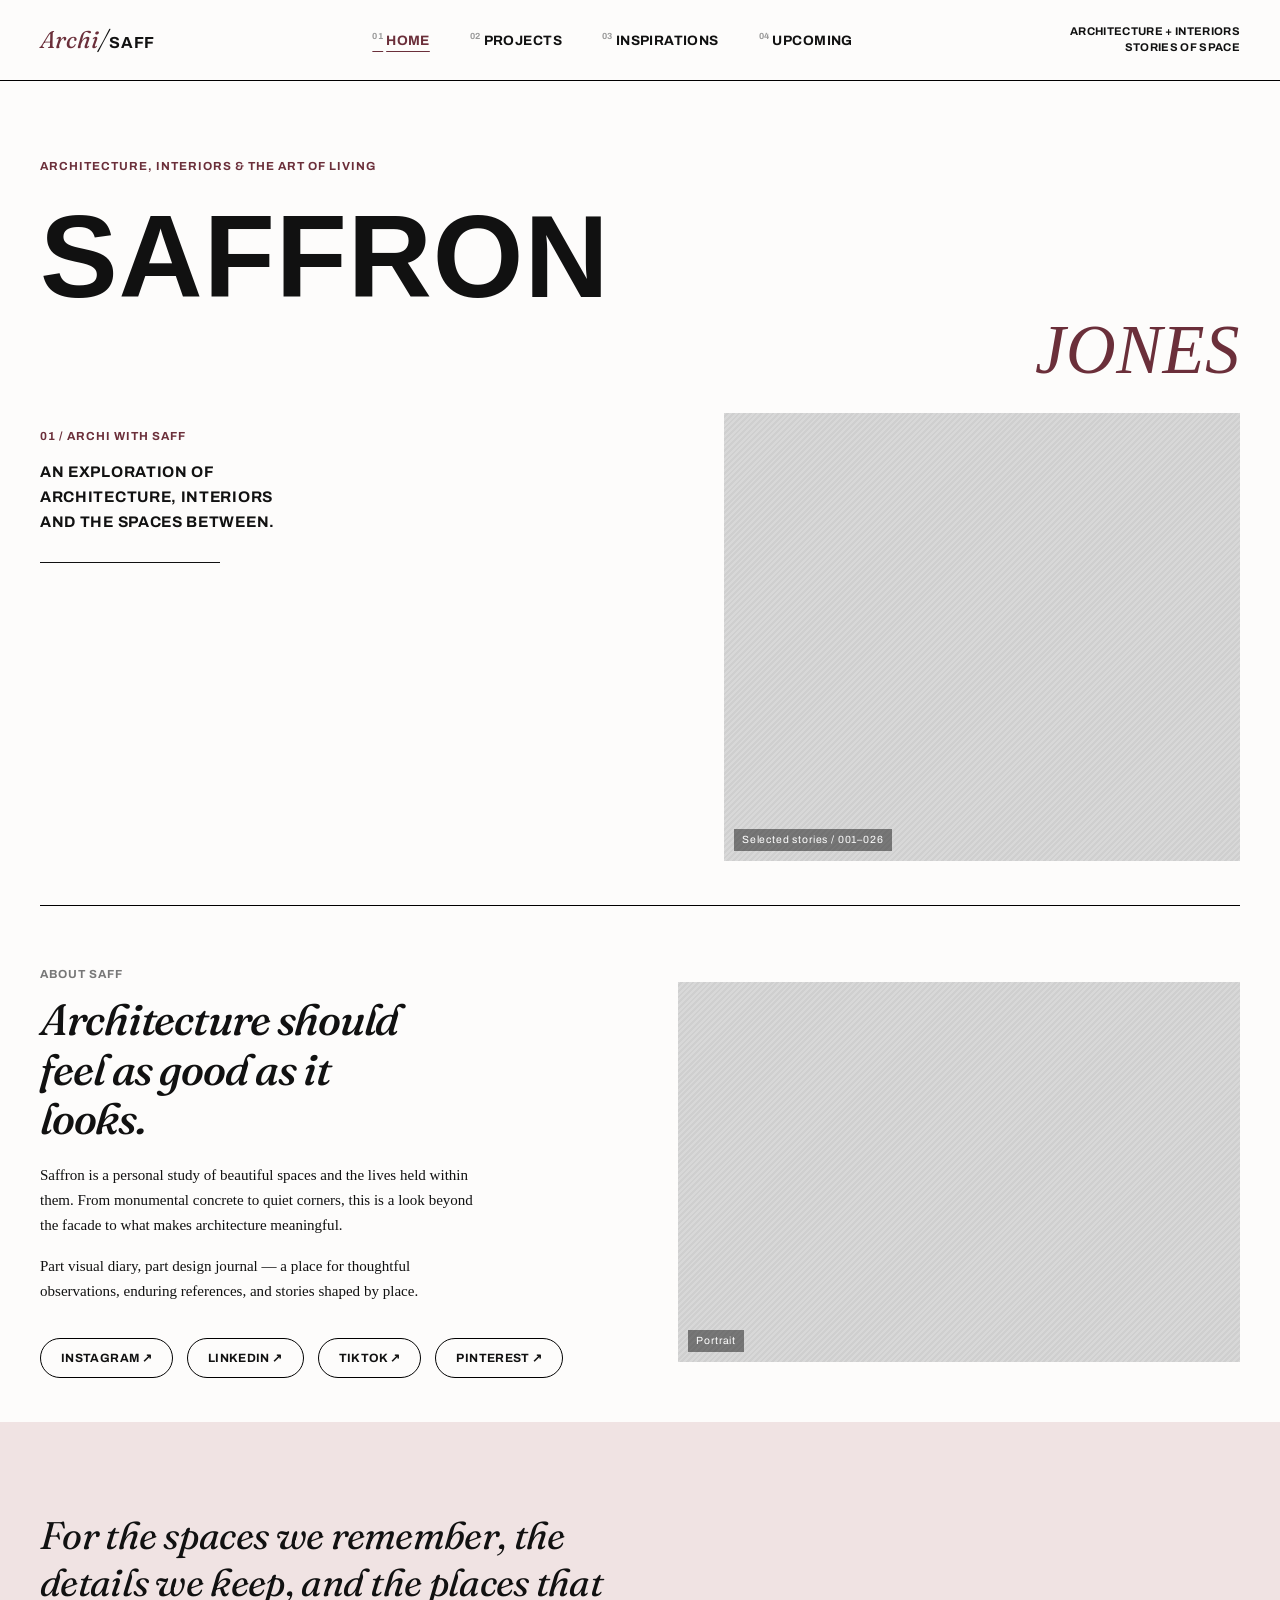
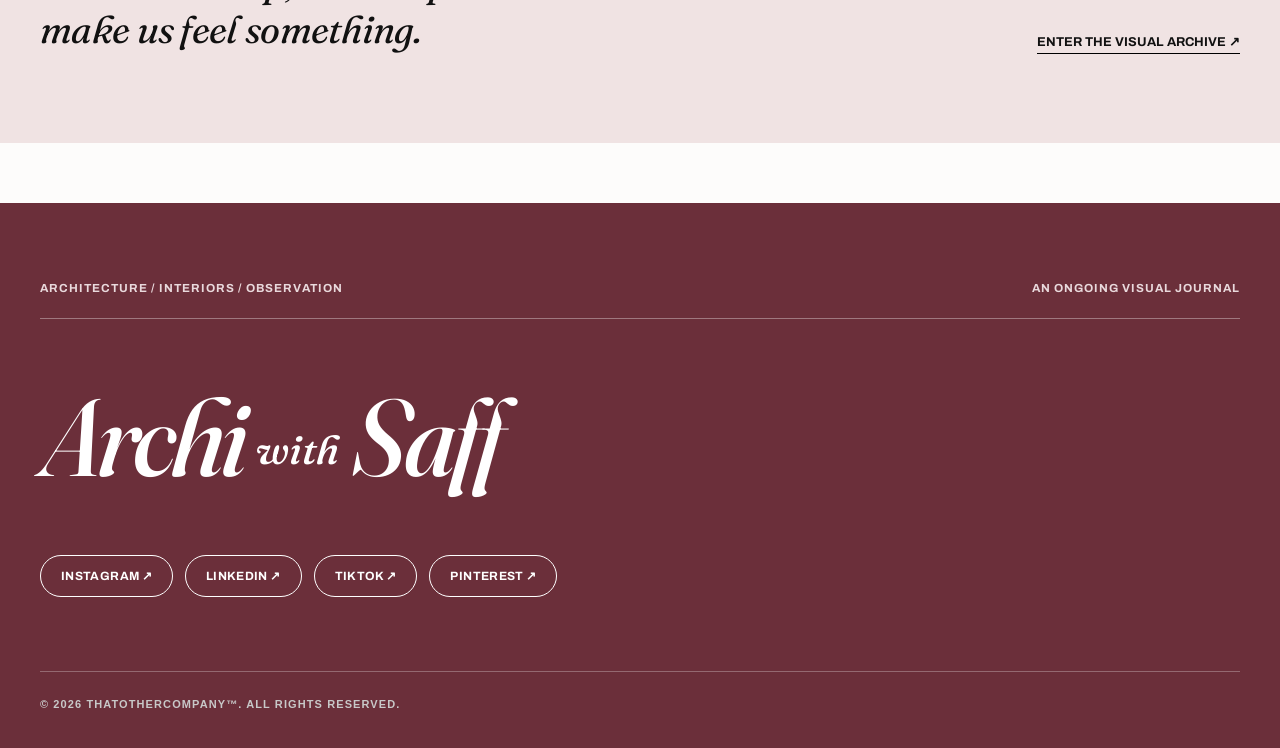
==== commit 3b60594d: "refresh styling" ====
--- a/index.html
+++ b/index.html
@@ -22,7 +22,7 @@
   }
 } catch (_) {}
 </script>
-<link rel="stylesheet" href="style.css?v=4">
+<link rel="stylesheet" href="style.css?v=5">
 <noscript><style>.page-loader{display:none!important}.reveal{opacity:1!important;transform:none!important}.mobile-menu-toggle{display:none!important}@media(max-width:860px){.nav{flex-wrap:wrap}.primary-nav{display:block!important;position:static!important;box-shadow:none!important;width:100%}.nav-links{padding:0!important}}</style></noscript>
 </head>
 <body>
--- a/style.css
+++ b/style.css
@@ -300,3 +300,200 @@
 .viewer-close:hover{color:var(--blush);}
 .viewer-close:focus-visible{outline:2px solid #fff;outline-offset:4px;}
 .insp-tile:focus-visible .ph{transform:scale(1.035);filter:grayscale(.2);}
+
+/* Editorial system: shared type scale, restrained rules and consistent rhythm. */
+:root{
+  --type-small:.68rem;
+  --type-label:.73rem;
+  --page-gutter:40px;
+  --reading-width:58ch;
+}
+body{line-height:1.5;}
+p{font-size:clamp(.94rem,1.12vw,1rem);line-height:1.68;}
+main.page{padding-left:var(--page-gutter);padding-right:var(--page-gutter);}
+.eyebrow,.index-label,.hero-sub,.filters .flabel,.foot-intro,.hero-note-index{
+  font-family:var(--sans);
+  font-weight:700;
+  font-size:var(--type-label);
+  line-height:1.5;
+  letter-spacing:.085em;
+}
+.index-label,.eyebrow{color:#777;}
+.page-head{gap:clamp(24px,5vw,72px);padding-top:clamp(42px,5vw,70px);padding-bottom:34px;}
+.page-head h1{font-family:var(--display);font-size:clamp(3.25rem,7.1vw,6.2rem);line-height:.93;letter-spacing:-.055em;}
+.page-head p{max-width:var(--reading-width);margin:0;color:#46413f;line-height:1.65;}
+.about-grid{gap:clamp(32px,6vw,100px);padding:12px 0 44px;}
+.about-grid h2{font-size:clamp(2.25rem,3.4vw,3.55rem);line-height:1.13;letter-spacing:-.025em;max-width:13ch;}
+.about-grid p{max-width:var(--reading-width);}
+.social-row{margin-top:34px;}
+.hr{margin:44px 0 48px;}
+
+/* Home opening spread: one headline, a quiet editorial note and the hero image. */
+.hero{padding-top:clamp(44px,6vw,82px);}
+.hero-sub{margin-bottom:25px;}
+.hero-grid{
+  grid-template-columns:minmax(0,1fr) minmax(280px,39%);
+  column-gap:clamp(26px,5vw,80px);
+  row-gap:clamp(28px,4vw,54px);
+  align-items:end;
+}
+.hero-grid h1{
+  grid-column:1/-1;
+  font-family:var(--display);
+  font-weight:900;
+  font-size:clamp(4.4rem,11.75vw,11rem);
+  line-height:.82;
+  letter-spacing:-.09em;
+  max-width:100%;
+  overflow-wrap:normal;
+}
+.hero-grid h1 em{
+  font-family:Georgia,serif;
+  font-style:italic;
+  font-weight:400;
+  letter-spacing:-.055em;
+  font-size:.62em;
+  margin-top:.1em;
+  text-align:right;
+}
+.hero-note{
+  grid-column:1;
+  align-self:end;
+  display:flex;
+  flex-direction:column;
+  align-items:flex-start;
+  max-width:25rem;
+  padding-bottom:2px;
+  gap:14px;
+}
+.hero-note-index{color:var(--burgundy);}
+.hero-note p{
+  margin:0;
+  font-family:var(--sans);
+  font-size:clamp(.9rem,1.2vw,1.1rem);
+  font-weight:700;
+  line-height:1.65;
+  letter-spacing:.045em;
+  max-width:27ch;
+}
+.hero-note-rule{display:block;width:clamp(80px,15vw,180px);height:1px;background:var(--black);margin-top:12px;}
+.hero-img{grid-column:2;height:clamp(290px,37vw,550px);width:100%;}
+.quote-band{padding:clamp(56px,7vw,110px) var(--page-gutter);}
+.quote-band p{font-size:clamp(2rem,3vw,3.15rem);line-height:1.23;letter-spacing:-.018em;max-width:24ch;}
+
+/* Signature footer: keep its existing links and legal copy, improve composition. */
+.foot-band{
+  padding:clamp(48px,6vw,82px) var(--page-gutter) 34px;
+}
+.foot-intro{
+  display:flex;justify-content:space-between;align-items:center;
+  gap:20px;padding-bottom:20px;border-bottom:1px solid rgba(255,255,255,.35);
+  color:#e9d9dc;
+}
+.foot-band .wordmark{
+  margin:clamp(44px,5vw,72px) 0 clamp(42px,5vw,66px);
+  font-size:clamp(3.8rem,8.5vw,9rem);
+  line-height:1;
+  letter-spacing:-.045em;
+  overflow-wrap:break-word;
+}
+.foot-band .wordmark .w-with{font-size:.37em;letter-spacing:0;}
+.footer-social-links{justify-content:flex-start;gap:12px;}
+.foot-band .pill{min-height:42px;}
+.footer-legal{margin-top:clamp(44px,6vw,74px);padding-top:24px;}
+@media(max-width:1100px){
+  .hero-grid h1{font-size:clamp(4rem,11.5vw,8rem);}
+}
+@media(max-width:860px){
+  :root{--page-gutter:24px;}
+  .hero-grid{grid-template-columns:minmax(0,1fr) minmax(0,1fr);row-gap:26px;}
+  .hero-grid h1{grid-column:1/-1;font-size:clamp(3.4rem,12.5vw,7rem);}
+  .hero-note{grid-column:1;}
+  .hero-img{grid-column:2;height:min(56vw,430px);}
+  .page-head h1{font-size:clamp(2.8rem,9.3vw,5rem);}
+  .about-grid{padding:0 0 30px;}
+  .about-grid h2{max-width:16ch;}
+  .quote-band{margin-left:calc(-1 * var(--page-gutter));margin-right:calc(-1 * var(--page-gutter));}
+  .foot-intro{flex-wrap:wrap;}
+  .foot-band .wordmark{font-size:clamp(3.4rem,9vw,5.5rem);}
+}
+@media(max-width:600px){
+  :root{--page-gutter:18px;}
+  .hero{padding-top:34px;}
+  .hero-sub{margin-bottom:20px;}
+  .hero-grid{grid-template-columns:minmax(0,1fr);row-gap:24px;}
+  .hero-grid h1{font-size:clamp(2.7rem,12.4vw,5rem);line-height:.88;letter-spacing:-.083em;}
+  .hero-grid h1 em{text-align:right;}
+  .hero-img{grid-column:1;grid-row:2;height:auto;min-height:240px;aspect-ratio:4/3;}
+  .hero-note{grid-column:1;grid-row:3;gap:10px;max-width:100%;}
+  .hero-note p{font-size:.88rem;max-width:32ch;}
+  .hero-note-rule{margin-top:6px;}
+  .page-head h1{font-size:clamp(2.4rem,10vw,4.25rem);}
+  .page-head p{margin-top:10px;}
+  .about-grid h2{font-size:clamp(2.1rem,8vw,2.8rem);}
+  .quote-band{padding:44px var(--page-gutter);}
+  .quote-band p{font-size:clamp(1.85rem,7vw,2.4rem);}
+  .foot-intro{gap:8px;font-size:.63rem;}
+  .foot-band .wordmark{font-size:clamp(2.7rem,10.5vw,4.5rem);line-height:1.1;margin:42px 0;}
+  .foot-band .wordmark .w-with{font-size:.36em;}
+  .footer-social-links{gap:9px;}
+  .footer-legal{margin-top:44px;}
+}
+@media(max-width:360px){
+  .hero-grid h1{font-size:12vw;}
+  .foot-band .wordmark{font-size:10vw;}
+}
+
+/* Clearer display typography and tighter homepage composition. */
+.hero-grid h1,
+.page-head h1 {
+  font-family:"Helvetica Neue",Helvetica,Arial,sans-serif;
+  font-weight:800;
+  letter-spacing:.012em;
+}
+.hero-grid {
+  grid-template-columns:minmax(0,1fr) minmax(280px,43%);
+  align-items:start;
+  row-gap:clamp(14px,2vw,28px);
+}
+.hero-grid h1 {
+  font-size:clamp(3.7rem,9.1vw,8.9rem);
+  line-height:.98;
+  letter-spacing:.008em;
+}
+.hero-grid h1 em {
+  display:block;
+  font-family:Georgia,"Times New Roman",serif;
+  font-weight:400;
+  font-size:.59em;
+  line-height:1.06;
+  letter-spacing:.008em;
+  margin-top:0;
+}
+.hero-note{align-self:start;padding-top:clamp(6px,1.2vw,18px);}
+.hero-img{height:clamp(290px,35vw,510px);}
+.page-head h1 {
+  font-size:clamp(3.1rem,6.5vw,5.7rem);
+  line-height:1.02;
+  letter-spacing:.012em;
+}
+@media(max-width:1100px) {
+  .hero-grid h1{font-size:clamp(3.4rem,9.2vw,7.5rem);}
+}
+@media(max-width:860px) {
+  .hero-grid{grid-template-columns:repeat(2,minmax(0,1fr));row-gap:20px;}
+  .hero-grid h1{font-size:clamp(3rem,9.4vw,6.4rem);}
+  .hero-img{height:min(54vw,420px);}
+  .page-head h1{font-size:clamp(2.7rem,8.5vw,4.7rem);}
+}
+@media(max-width:600px) {
+  .hero-grid{grid-template-columns:minmax(0,1fr);row-gap:16px;}
+  .hero-grid h1{font-size:clamp(2.4rem,10.5vw,4.4rem);letter-spacing:.006em;}
+  .hero-grid h1 em{letter-spacing:.008em;}
+  .hero-img{grid-column:1;grid-row:2;height:auto;aspect-ratio:4/3;min-height:220px;}
+  .hero-note{grid-column:1;grid-row:3;padding-top:8px;}
+  .page-head h1{font-size:clamp(2.25rem,9.2vw,4rem);}
+}
+@media(max-width:360px) {
+  .hero-grid h1{font-size:10vw;}
+}
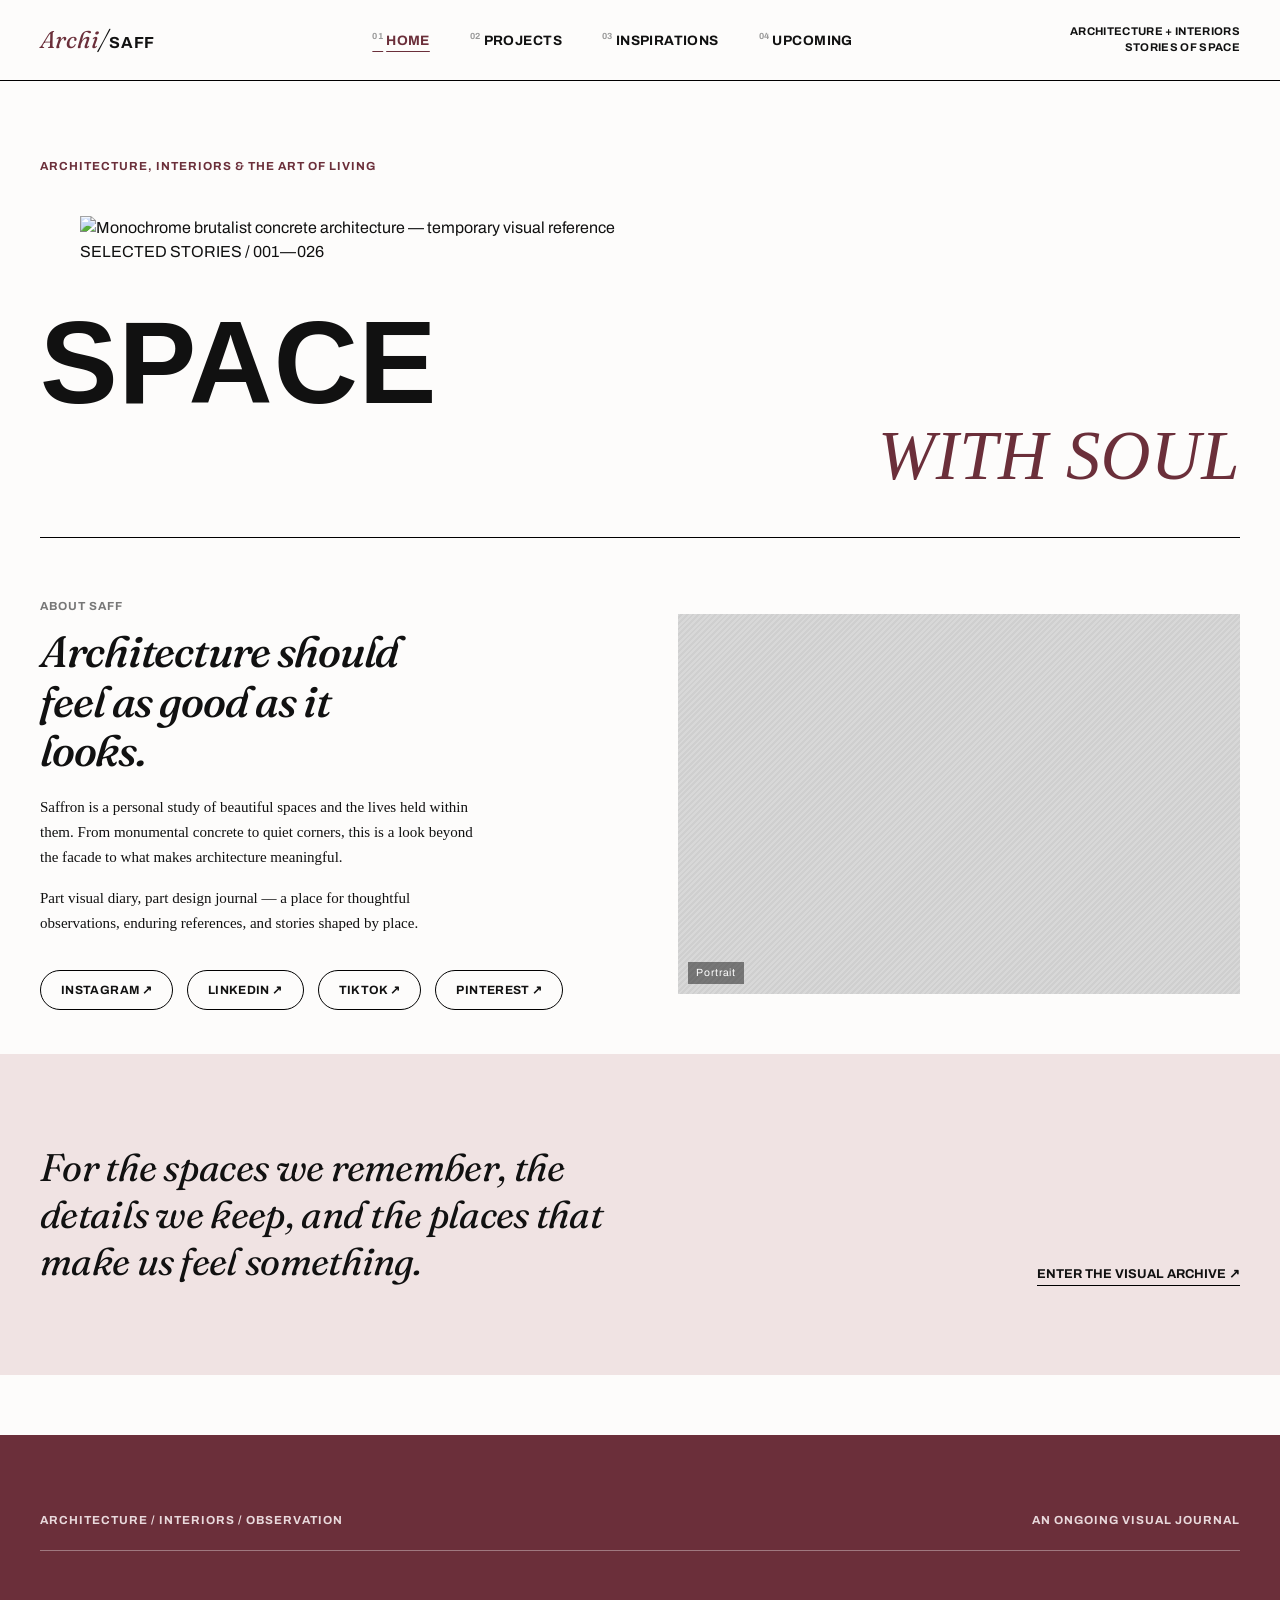
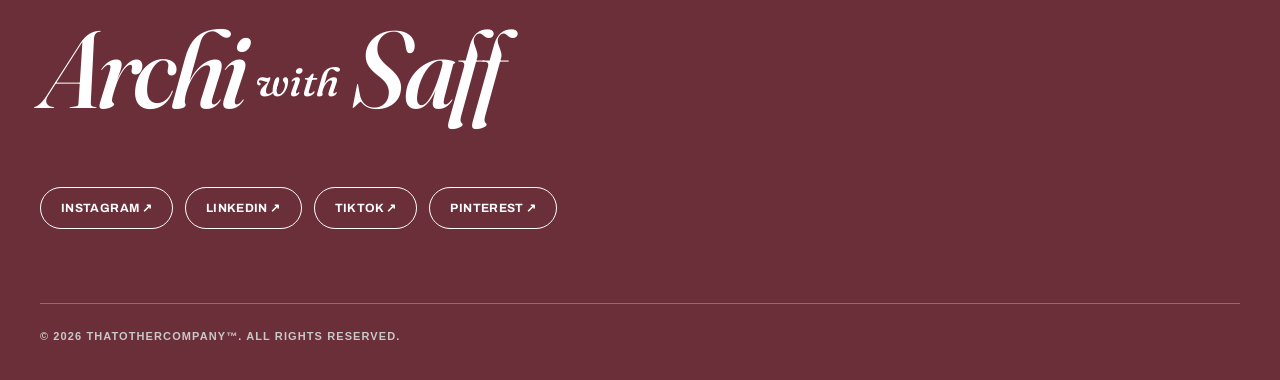
==== commit 3a664fa6: "update the home hero" ====
--- a/index.html
+++ b/index.html
@@ -22,7 +22,7 @@
   }
 } catch (_) {}
 </script>
-<link rel="stylesheet" href="style.css?v=5">
+<link rel="stylesheet" href="style.css?v=6">
 <noscript><style>.page-loader{display:none!important}.reveal{opacity:1!important;transform:none!important}.mobile-menu-toggle{display:none!important}@media(max-width:860px){.nav{flex-wrap:wrap}.primary-nav{display:block!important;position:static!important;box-shadow:none!important;width:100%}.nav-links{padding:0!important}}</style></noscript>
 </head>
 <body>
@@ -51,13 +51,11 @@
   <div class="hero">
     <div class="hero-sub reveal">ARCHITECTURE, INTERIORS &amp; THE ART OF LIVING</div>
     <div class="hero-grid">
-      <h1>SAFFRON<em>JONES</em></h1>
-      <div class="hero-note">
-        <span class="hero-note-index">01 / ARCHI WITH SAFF</span>
-        <p>AN EXPLORATION OF ARCHITECTURE, INTERIORS AND THE SPACES BETWEEN.</p>
-        <span class="hero-note-rule" aria-hidden="true"></span>
-      </div>
-      <div class="ph hero-img reveal" data-label="Selected stories / 001–026"></div>
+      <figure class="hero-photo reveal">
+        <img src="https://images.unsplash.com/photo-1730367020124-c80468cf0dca?auto=format&amp;fit=crop&amp;w=1400&amp;q=85" alt="Monochrome brutalist concrete architecture — temporary visual reference" width="1000" height="1000" decoding="async">
+        <figcaption>SELECTED STORIES / 001—026</figcaption>
+      </figure>
+      <h1 class="hero-title"><span class="hero-space">SPACE</span><em class="hero-soul">WITH SOUL</em></h1>
     </div>
   </div>
   <hr class="hr">
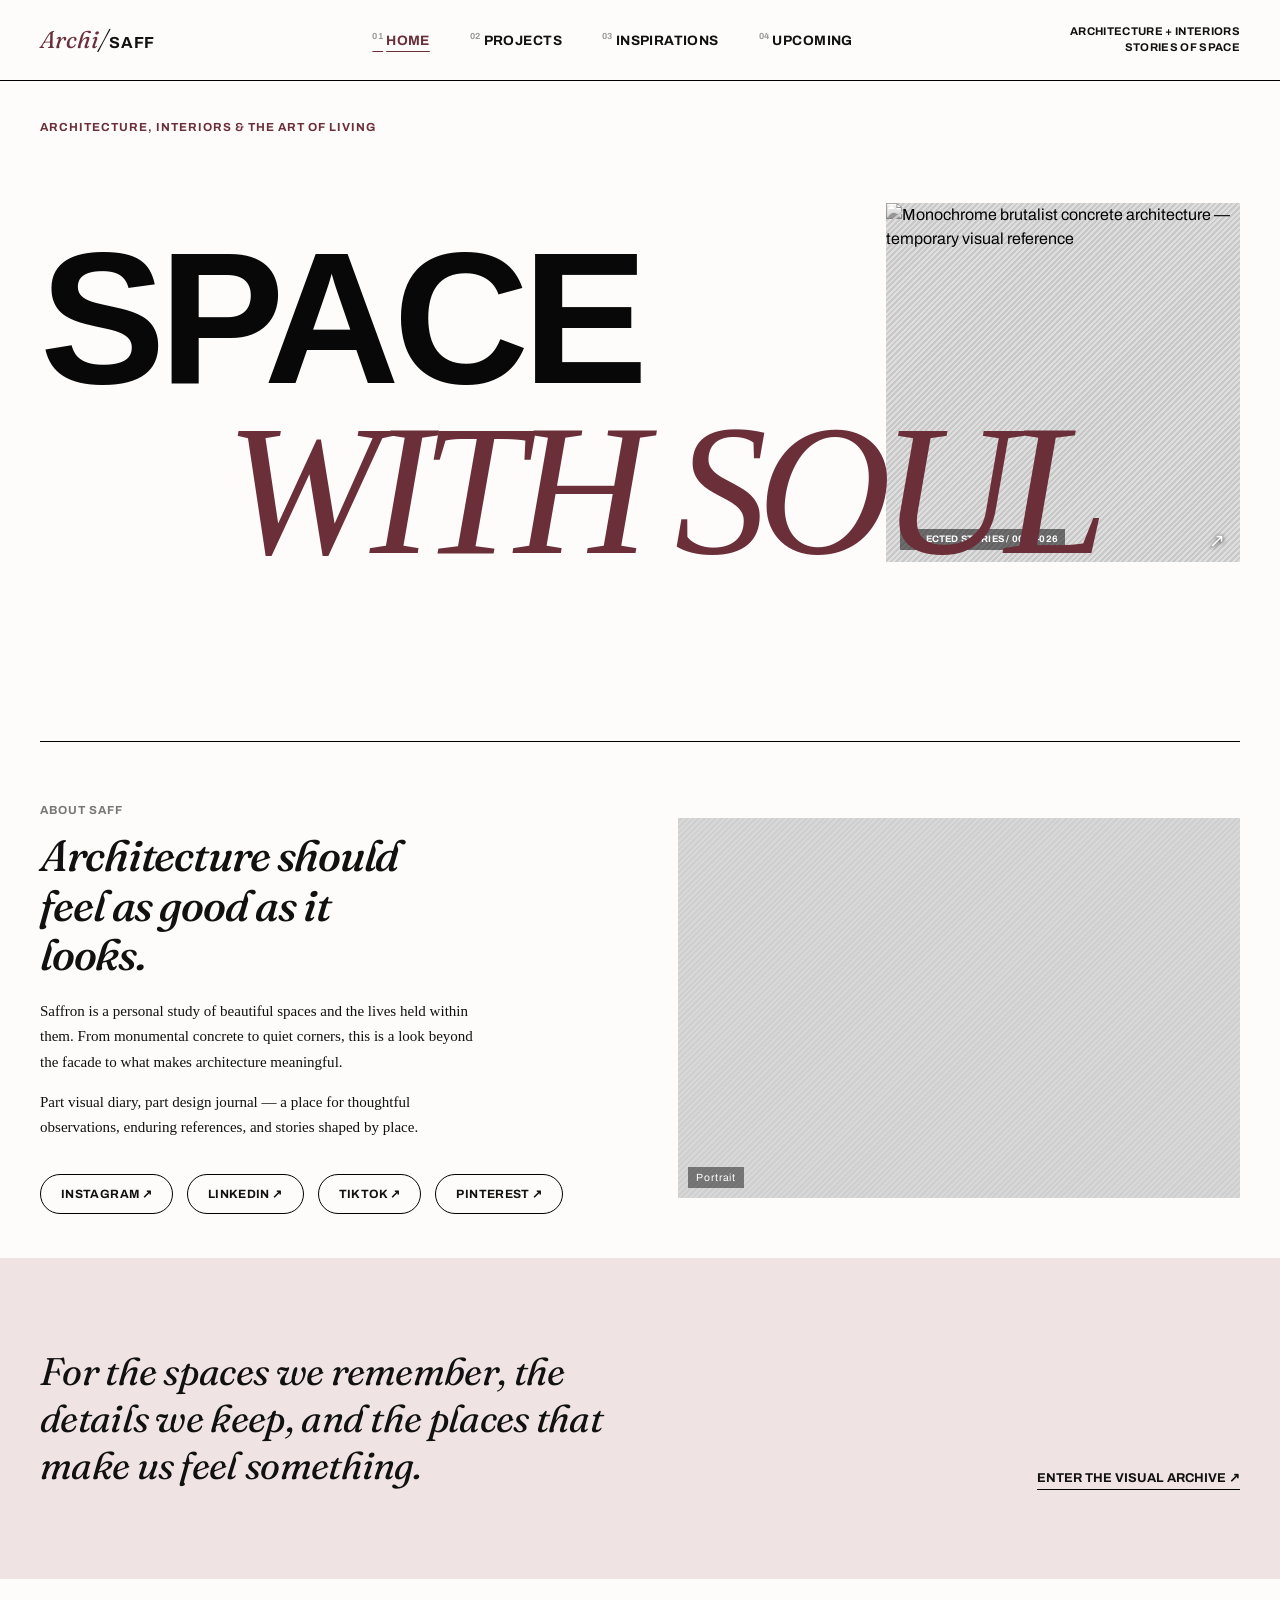
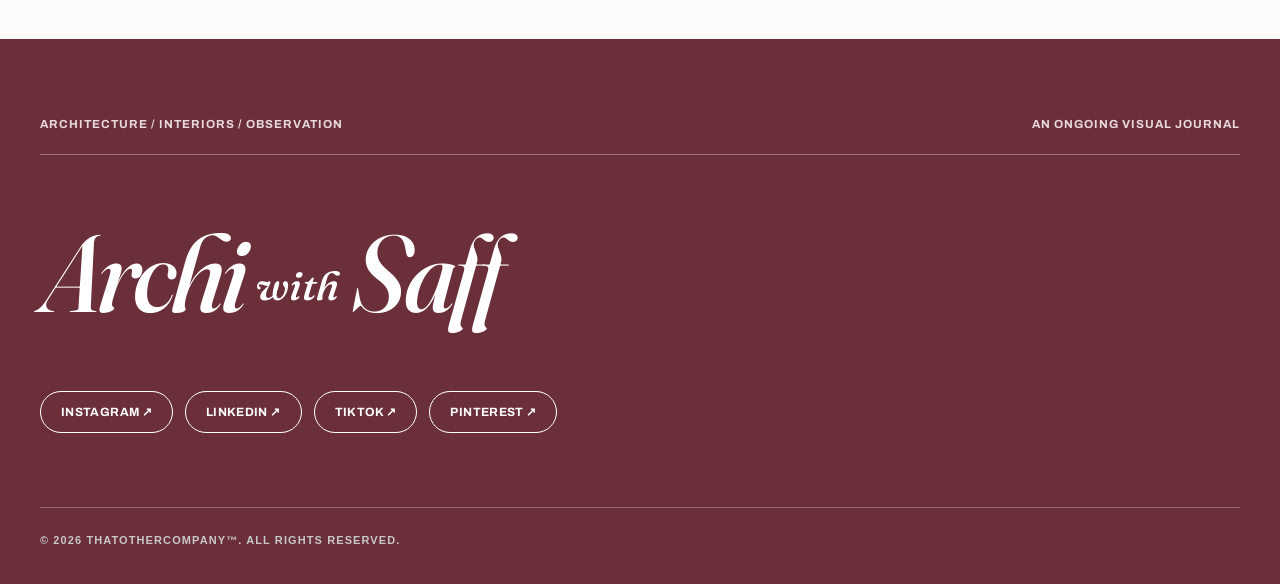
==== commit a5a009fd: "refresh site scripts" ====
--- a/index.html
+++ b/index.html
@@ -22,7 +22,7 @@
   }
 } catch (_) {}
 </script>
-<link rel="stylesheet" href="style.css?v=6">
+<link rel="stylesheet" href="style.css?v=10">
 <noscript><style>.page-loader{display:none!important}.reveal{opacity:1!important;transform:none!important}.mobile-menu-toggle{display:none!important}@media(max-width:860px){.nav{flex-wrap:wrap}.primary-nav{display:block!important;position:static!important;box-shadow:none!important;width:100%}.nav-links{padding:0!important}}</style></noscript>
 </head>
 <body>
@@ -94,6 +94,6 @@
   </div>
 </div>
 
-<script src="script.js?v=3"></script>
+<script src="script.js?v=4"></script>
 </body>
 </html>
--- a/style.css
+++ b/style.css
@@ -276,9 +276,9 @@
 .magnet{
   --mag-x:0px;--mag-y:0px;
   transform:translate3d(var(--mag-x),var(--mag-y),0);
-  transition:transform .2s ease-out,background-color .2s ease,color .2s ease;
-}
-.nav-links a.magnet{transition:transform .2s ease-out,color .2s ease;}
+  transition:transform .18s cubic-bezier(.22,.75,.27,1),background-color .2s ease,color .2s ease;
+}
+.nav-links a.magnet{transition:transform .18s cubic-bezier(.22,.75,.27,1),color .2s ease;}
 .nav-links a:hover,.nav-links a:focus-visible{color:var(--burgundy);}
 .nav-links a.active{color:var(--burgundy);}
 .ftabs button{transition:color .18s ease,text-decoration-color .18s ease;}
@@ -497,3 +497,360 @@
 @media(max-width:360px) {
   .hero-grid h1{font-size:10vw;}
 }
+
+/* Homepage hero — SPACE WITH SOUL. Scoped so other sections and pages keep their design. */
+#home .hero{padding-top:clamp(24px,3vw,52px);}
+#home .hero-sub{margin:0;position:relative;z-index:2;}
+#home .hero-grid{
+  display:block;
+  position:relative;
+  width:100%;
+  height:clamp(560px,38vw,780px);
+  margin-top:0;
+}
+#home .hero-grid .hero-photo{
+  position:absolute;
+  top:clamp(48px,5.2vw,96px);
+  right:0;
+  width:29.5%;
+  height:clamp(330px,28vw,520px);
+  margin:0;
+  overflow:hidden;
+  background:repeating-linear-gradient(135deg,#c8c8c8 0 2px,#dedede 2px 4px);
+  z-index:1;
+}
+#home .hero-photo img{
+  display:block;
+  width:100%;
+  height:100%;
+  object-fit:cover;
+  object-position:center;
+  filter:grayscale(1) contrast(1.12);
+}
+#home .hero-photo figcaption{
+  position:absolute;bottom:12px;left:14px;z-index:2;
+  color:#fff;background:rgba(0,0,0,.5);
+  padding:4px 7px;
+  font:700 clamp(.58rem,.74vw,.78rem)/1.4 var(--sans);
+  letter-spacing:.02em;
+}
+#home .hero-photo::after{
+  content:"↗";position:absolute;bottom:12px;right:15px;z-index:2;
+  color:#fff;font:400 clamp(1.1rem,1.5vw,1.6rem)/1 var(--sans);
+  text-shadow:0 1px 4px #111;
+}
+#home .hero-grid .hero-title{
+  position:absolute;
+  inset:0;
+  z-index:3;
+  margin:0;
+  padding:0;
+  pointer-events:none;
+  font-size:inherit;
+  letter-spacing:normal;
+  line-height:1;
+  overflow:visible;
+}
+#home .hero-title .hero-space{
+  display:block;
+  position:absolute;
+  top:clamp(95px,7.4vw,145px);
+  left:0;
+  color:#080808;
+  font:800 clamp(7rem,14.7vw,18rem)/.92 "Helvetica Neue",Helvetica,Arial,sans-serif;
+  letter-spacing:-.035em;
+  white-space:nowrap;
+}
+#home .hero-title .hero-soul{
+  display:block;
+  position:absolute;
+  top:clamp(270px,20vw,370px);
+  left:clamp(90px,14.5vw,280px);
+  margin:0;
+  color:var(--burgundy);
+  font:italic 400 clamp(6rem,14.5vw,17.5rem)/.9 Georgia,"Times New Roman",serif;
+  letter-spacing:-.055em;
+  white-space:nowrap;
+  text-align:left;
+}
+@media(max-width:1100px){
+  #home .hero-grid{height:clamp(490px,48vw,640px);}
+  #home .hero-grid .hero-photo{width:35%;height:clamp(285px,34vw,405px);top:66px;}
+  #home .hero-title .hero-space{top:clamp(115px,12vw,150px);font-size:15vw;}
+  #home .hero-title .hero-soul{top:clamp(244px,26vw,320px);left:12vw;font-size:13.5vw;}
+}
+@media(max-width:600px){
+  #home .hero{padding-top:30px;}
+  #home .hero-grid{height:clamp(470px,145vw,680px);}
+  #home .hero-grid .hero-photo{
+    top:clamp(176px,44vw,250px);
+    right:0;
+    width:74%;
+    height:clamp(240px,77vw,390px);
+  }
+  #home .hero-title .hero-space{top:clamp(70px,15vw,100px);font-size:clamp(4.25rem,19vw,7.5rem);}
+  #home .hero-title .hero-soul{
+    top:clamp(148px,33vw,215px);
+    left:clamp(16px,6vw,36px);
+    font-size:clamp(2.9rem,11.8vw,5.4rem);
+    letter-spacing:-.055em;
+  }
+  #home .hero-photo figcaption{bottom:10px;left:10px;font-size:.55rem;}
+}
+@media(max-width:360px){
+  #home .hero-title .hero-space{font-size:19vw;}
+  #home .hero-title .hero-soul{font-size:11.6vw;}
+}
+
+/* ---- PDF project catalogue and reading room ---- */
+#projGrid .tile{display:block;color:inherit;text-decoration:none;}
+#projGrid .tile:focus-visible{outline:3px solid var(--burgundy);outline-offset:3px;z-index:2;}
+#projGrid .tile:focus-visible .info{opacity:1;}
+#projGrid .tile:focus-visible .ph{transform:scale(1.04);}
+@media(hover:none),(max-width:860px){
+  #projGrid .tile .info{pointer-events:none;}
+}
+.project-page{padding-bottom:clamp(48px,6vw,94px)!important;}
+.project-breadcrumb{
+  display:flex;align-items:center;gap:12px;
+  padding:clamp(26px,4vw,52px) 0 24px;
+  font:700 .72rem/1.5 var(--sans);letter-spacing:.07em;
+  color:#6d6868;
+}
+.project-breadcrumb a,.project-detail-bottom a{
+  display:inline-block;text-decoration:none;
+  border-bottom:1px solid transparent;
+  transition:color .2s,border-color .2s;
+}
+.project-breadcrumb a:hover,.project-detail-bottom a:hover{
+  color:var(--burgundy);border-color:var(--burgundy);
+}
+.project-detail-heading{
+  display:grid;grid-template-columns:minmax(0,1fr) minmax(210px,260px);
+  gap:clamp(24px,4vw,60px);align-items:end;
+  padding-bottom:32px;border-bottom:1px solid var(--black);
+}
+.project-detail-heading h1{
+  margin:14px 0 0;
+  font:800 clamp(2.6rem,6.5vw,6.9rem)/.98 "Helvetica Neue",Helvetica,Arial,sans-serif;
+  letter-spacing:.012em;
+  overflow-wrap:anywhere;
+}
+.project-detail-meta{display:grid;gap:15px;}
+.project-detail-meta>div{display:flex;flex-direction:column;gap:4px;padding-bottom:10px;border-bottom:1px solid #d8d4d1;}
+.project-detail-meta span{font:700 .64rem/1.4 var(--sans);letter-spacing:.1em;color:#858080;}
+.project-detail-meta strong{font:700 .78rem/1.4 var(--sans);letter-spacing:.045em;}
+.project-detail-description{
+  max-width:65ch;
+  margin:25px 0 clamp(36px,5vw,64px);
+  font:400 clamp(1rem,1.4vw,1.15rem)/1.7 Georgia,"Times New Roman",serif;
+}
+.pdf-demo-notice{
+  margin:-28px 0 30px;padding:12px 16px;
+  background:var(--blush);border-left:3px solid var(--burgundy);
+  font:700 .72rem/1.55 var(--sans);letter-spacing:.035em;
+}
+.pdf-section-top{
+  display:flex;justify-content:space-between;align-items:center;
+  gap:18px;flex-wrap:wrap;
+  border-top:1px solid var(--black);
+  padding:18px 0;
+}
+.pdf-section-top h2{margin:0;font:700 .8rem/1.35 var(--sans);letter-spacing:.08em;}
+.pdf-section-top>span{font:700 .7rem/1.35 var(--sans);color:var(--burgundy);letter-spacing:.07em;}
+.pdf-reader{background:#e7e4e1;border:1px solid #1a1918;min-width:0;}
+.pdf-toolbar{
+  position:relative;z-index:2;
+  display:flex;align-items:center;justify-content:space-between;
+  flex-wrap:wrap;column-gap:12px;row-gap:8px;
+  padding:10px 14px;background:#111;color:#fff;
+  font-family:var(--sans);
+}
+.pdf-toolbar-group{display:flex;align-items:center;gap:8px;min-height:36px;}
+.pdf-pages label,.pdf-pages span,.pdf-zoom output{font-size:.72rem;font-weight:700;letter-spacing:.04em;}
+.pdf-pages input{
+  width:56px;min-height:34px;
+  border:1px solid #676767;border-radius:0;
+  color:#111;background:#fff;text-align:center;
+  font:700 .85rem/1 var(--sans);
+}
+.pdf-control,.pdf-text-control{
+  border:1px solid #777;color:#fff;background:transparent;
+  border-radius:0;min-width:35px;min-height:35px;
+  padding:5px 9px;font:700 .74rem/1 var(--sans);
+  cursor:pointer;transition:background .2s,color .2s;
+}
+.pdf-control{font-size:1.12rem;}
+.pdf-text-control{letter-spacing:.035em;}
+.pdf-control:hover:not(:disabled),.pdf-text-control:hover:not(:disabled),
+.pdf-action-link:hover{background:#fff;color:#111;}
+.pdf-control:disabled{opacity:.4;cursor:default;}
+.pdf-toolbar button:focus-visible,.pdf-toolbar a:focus-visible,
+.pdf-pages input:focus-visible{outline:2px solid #fff;outline-offset:3px;}
+.pdf-action-link{
+  display:inline-flex;align-items:center;min-height:35px;
+  padding:5px 8px;border:1px solid #777;color:#fff;
+  font:700 .73rem/1 var(--sans);letter-spacing:.04em;
+  transition:background .2s,color .2s;
+}
+.pdf-stage{
+  position:relative;overflow:auto;overscroll-behavior:contain;
+  min-height:510px;max-height:75vh;padding:24px;
+  text-align:center;background:#dedbd8;
+}
+.pdf-stage canvas{
+  display:block;margin:0 auto;max-width:none;
+  background:#fff;box-shadow:0 8px 26px rgba(0,0,0,.16);
+}
+.pdf-stage iframe{display:block;width:100%;height:min(76vh,900px);border:0;background:#fff;}
+.pdf-loading{
+  padding:clamp(70px,15vh,150px) 12px;
+  color:#4a4645;font:700 .75rem/1.5 var(--sans);letter-spacing:.1em;
+}
+.pdf-state{
+  min-height:clamp(340px,44vw,580px);
+  padding:clamp(30px,6vw,76px);
+  display:flex;flex-direction:column;align-items:flex-start;justify-content:center;
+  background:repeating-linear-gradient(135deg,#e8e5e3 0 2px,#ebe8e7 2px 5px);
+}
+.pdf-state h3{
+  margin:16px 0 12px;
+  font:800 clamp(2rem,4vw,4rem)/1 "Helvetica Neue",Helvetica,Arial,sans-serif;
+  letter-spacing:.012em;
+}
+.pdf-state p{margin:0;max-width:54ch;}
+.pdf-state .pdf-action-link{
+  margin-top:18px;border-color:var(--black);color:var(--black);
+}
+.pdf-state .pdf-action-link:hover{background:var(--black);color:#fff;}
+.pdf-reader-help{margin:11px 0 0;color:#76706f;font:700 .71rem/1.4 var(--sans);letter-spacing:.055em;}
+.project-detail-bottom{
+  display:flex;justify-content:space-between;flex-wrap:wrap;
+  gap:16px;margin-top:clamp(36px,5vw,72px);
+  padding-top:24px;border-top:1px solid var(--black);
+  font:700 .8rem/1.5 var(--sans);letter-spacing:.045em;
+}
+.pdf-reader-expanded,.pdf-reader:fullscreen{
+  position:fixed;inset:0;z-index:9999;
+  display:flex;flex-direction:column;
+  height:100vh;height:100dvh;border:0;
+  background:#dedbd8;
+}
+.pdf-reader-open{overflow:hidden;}
+.pdf-reader-expanded .pdf-stage,.pdf-reader:fullscreen .pdf-stage{
+  flex:1;min-height:0;max-height:none;height:auto;
+}
+.pdf-stage[hidden],.pdf-toolbar[hidden],.pdf-state[hidden],
+.pdf-stage canvas[hidden],.pdf-stage iframe[hidden],.pdf-loading[hidden],
+.pdf-demo-notice[hidden],.project-detail-bottom a[hidden],
+.pdf-toolbar-group[hidden],.pdf-toolbar button[hidden],.pdf-toolbar output[hidden],
+.pdf-action-link[hidden] {display:none!important;}
+@media(max-width:860px){
+  .project-detail-heading{grid-template-columns:minmax(0,1fr);}
+  .project-detail-meta{display:grid;grid-template-columns:repeat(3,minmax(0,1fr));gap:10px;}
+  .pdf-toolbar{justify-content:flex-start;}
+  .pdf-stage{min-height:460px;max-height:74vh;padding:14px;}
+}
+@media(max-width:600px){
+  .project-detail-heading h1{font-size:clamp(2.4rem,10vw,4.2rem);}
+  .project-detail-meta{grid-template-columns:repeat(2,minmax(0,1fr));}
+  .pdf-toolbar{gap:9px;padding:11px;}
+  .pdf-toolbar-group{gap:5px;}
+  .pdf-text-control,.pdf-action-link{font-size:.68rem;padding:5px 7px;}
+  .pdf-pages input{width:47px;}
+  .pdf-stage{min-height:350px;max-height:70vh;padding:10px;}
+  .pdf-state{min-height:340px;}
+}
+
+/* Real presentation-board cover when generated, with a project-specific art fallback. */
+#projGrid .project-cover{background:#eee8dd;}
+#projGrid .project-cover img{
+  position:absolute;inset:0;display:block;width:100%;height:100%;
+  object-fit:cover;object-position:center;
+}
+#projGrid .project-cover .project-cover-generated{
+  object-position:62% center;
+}
+#projGrid .project-cover .project-cover-generated[hidden]{display:none!important;}
+#projGrid .project-cover::after{z-index:2;}
+
+/* Multi-document project presentation: three chapters, one independent reader per PDF. */
+.project-documents{display:flex;flex-direction:column;gap:clamp(38px,6vw,78px);}
+.project-documents-loading{
+  padding:25px 0;font:700 .8rem/1.5 var(--sans);letter-spacing:.08em;
+}
+.project-document-section{min-width:0;}
+.project-document-heading{
+  display:flex;justify-content:space-between;align-items:baseline;flex-wrap:wrap;
+  gap:14px;border-top:1px solid var(--black);padding:18px 0 20px;
+}
+.project-document-heading h2{
+  margin:0;font:700 clamp(.91rem,1.2vw,1.13rem)/1.35 var(--sans);
+  letter-spacing:.055em;
+}
+.project-document-heading .chapter-number{
+  display:inline-block;margin-right:16px;color:var(--burgundy);font-size:.8em;
+}
+.project-document-heading .chapter-meta{
+  color:#6e6665;font:700 .68rem/1.5 var(--sans);letter-spacing:.07em;
+}
+.pdf-document{min-width:0;margin:0 0 clamp(24px,4vw,42px);}
+.pdf-document:last-child{margin-bottom:0;}
+.pdf-document-label{
+  display:flex;align-items:center;justify-content:space-between;gap:16px;
+  padding:10px 0 14px;font:700 .7rem/1.5 var(--sans);
+  letter-spacing:.09em;color:var(--burgundy);
+}
+.pdf-document-label:empty{display:none;}
+.pdf-pages .pdf-page-label{display:inline-flex;align-items:center;gap:7px;}
+.pdf-pages .pdf-page-input{
+  width:56px;min-height:34px;border:1px solid #676767;border-radius:0;
+  background:#fff;color:#111;text-align:center;font:700 .85rem/1 var(--sans);
+}
+.pdf-state .pdf-load-button{
+  display:inline-flex;align-items:center;min-height:40px;
+  margin-top:22px;padding:9px 15px;background:var(--black);
+  border:1px solid var(--black);border-radius:0;color:#fff;
+  font:700 .73rem/1.4 var(--sans);letter-spacing:.07em;cursor:pointer;
+  transition:background .2s,color .2s;
+}
+.pdf-state .pdf-load-button:hover{background:var(--burgundy);border-color:var(--burgundy);}
+.pdf-state .pdf-load-button:focus-visible{outline:2px solid var(--burgundy);outline-offset:4px;}
+.project-pdf-pending{
+  padding:clamp(28px,5vw,56px);
+  background:#f0eeeb;border:1px solid #ddd7d4;min-height:160px;
+}
+.project-pdf-pending p{margin:0;max-width:57ch;color:#5e5856;}
+.pdf-reader:fullscreen .pdf-toolbar,.pdf-reader-expanded .pdf-toolbar{flex-shrink:0;}
+.pdf-stage:focus-visible{outline:3px solid var(--burgundy);outline-offset:-3px;}
+@media(max-width:600px){
+  .project-documents{gap:38px;}
+  .project-document-heading{align-items:flex-start;}
+  .project-document-heading h2{font-size:.84rem;}
+  .project-document-heading .chapter-meta{font-size:.64rem;}
+  .pdf-document-label{font-size:.64rem;}
+  .pdf-pages .pdf-page-input{width:44px;}
+  .project-pdf-pending{min-height:120px;}
+}
+
+/* Independent, keyboard-accessible collapse controls for the three project chapters. */
+.project-document-heading .chapter-actions{
+  display:flex;align-items:center;justify-content:flex-end;gap:clamp(12px,2.5vw,32px);
+  flex-wrap:wrap;
+}
+.chapter-toggle{
+  display:inline-flex;align-items:center;justify-content:space-between;gap:13px;
+  min-height:44px;min-width:116px;padding:9px 12px;
+  border:1px solid var(--black);border-radius:0;background:transparent;
+  color:var(--black);font:700 .68rem/1.35 var(--sans);letter-spacing:.07em;
+  cursor:pointer;transition:color .18s ease,border-color .18s ease,background-color .18s ease;
+}
+.chapter-toggle::after{content:"−";font-size:1.2rem;font-weight:400;line-height:1;}
+.chapter-toggle[aria-expanded="false"]::after{content:"+";}
+.chapter-toggle:hover{color:var(--burgundy);border-color:var(--burgundy);}
+.chapter-toggle:focus-visible{outline:2px solid var(--burgundy);outline-offset:3px;}
+.project-document-body[hidden]{display:none!important;}
+@media(max-width:600px){
+  .project-document-heading .chapter-actions{width:100%;justify-content:space-between;gap:10px;}
+  .chapter-toggle{margin-left:auto;min-height:42px;}
+}
